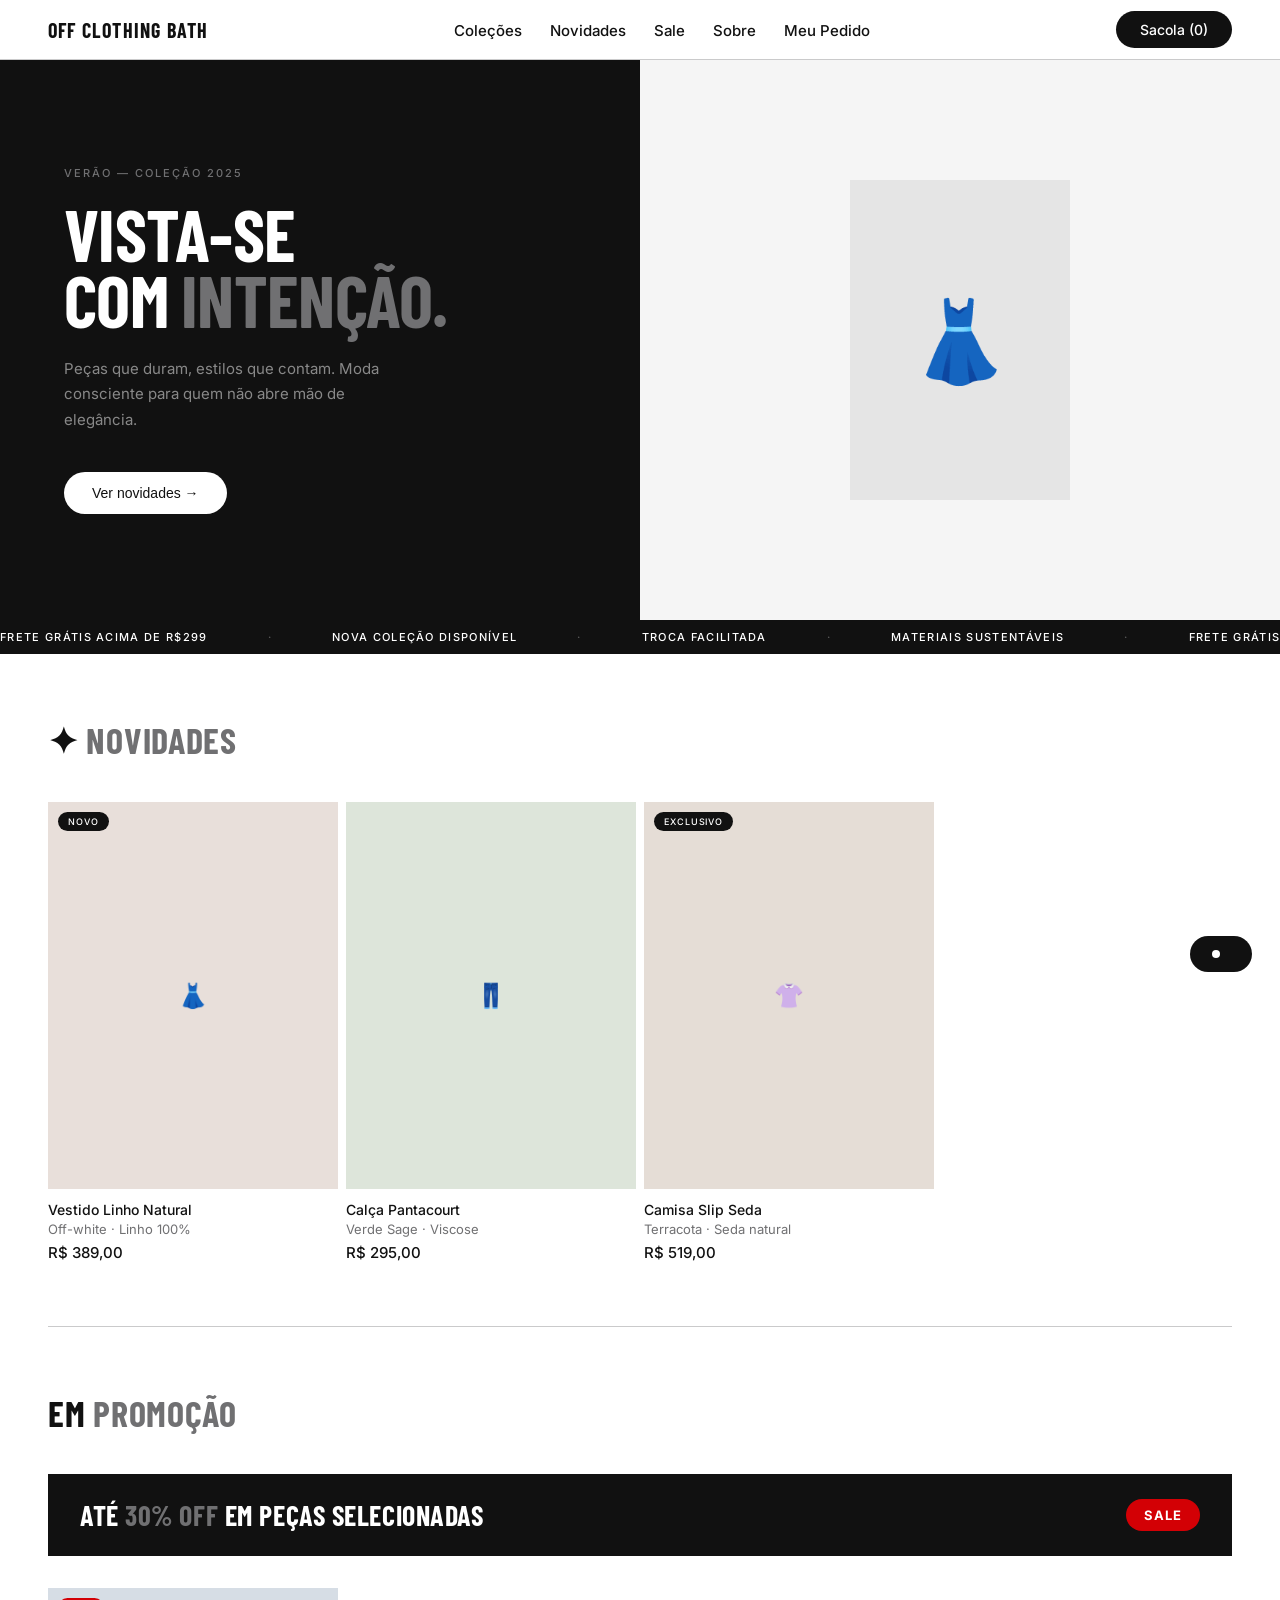
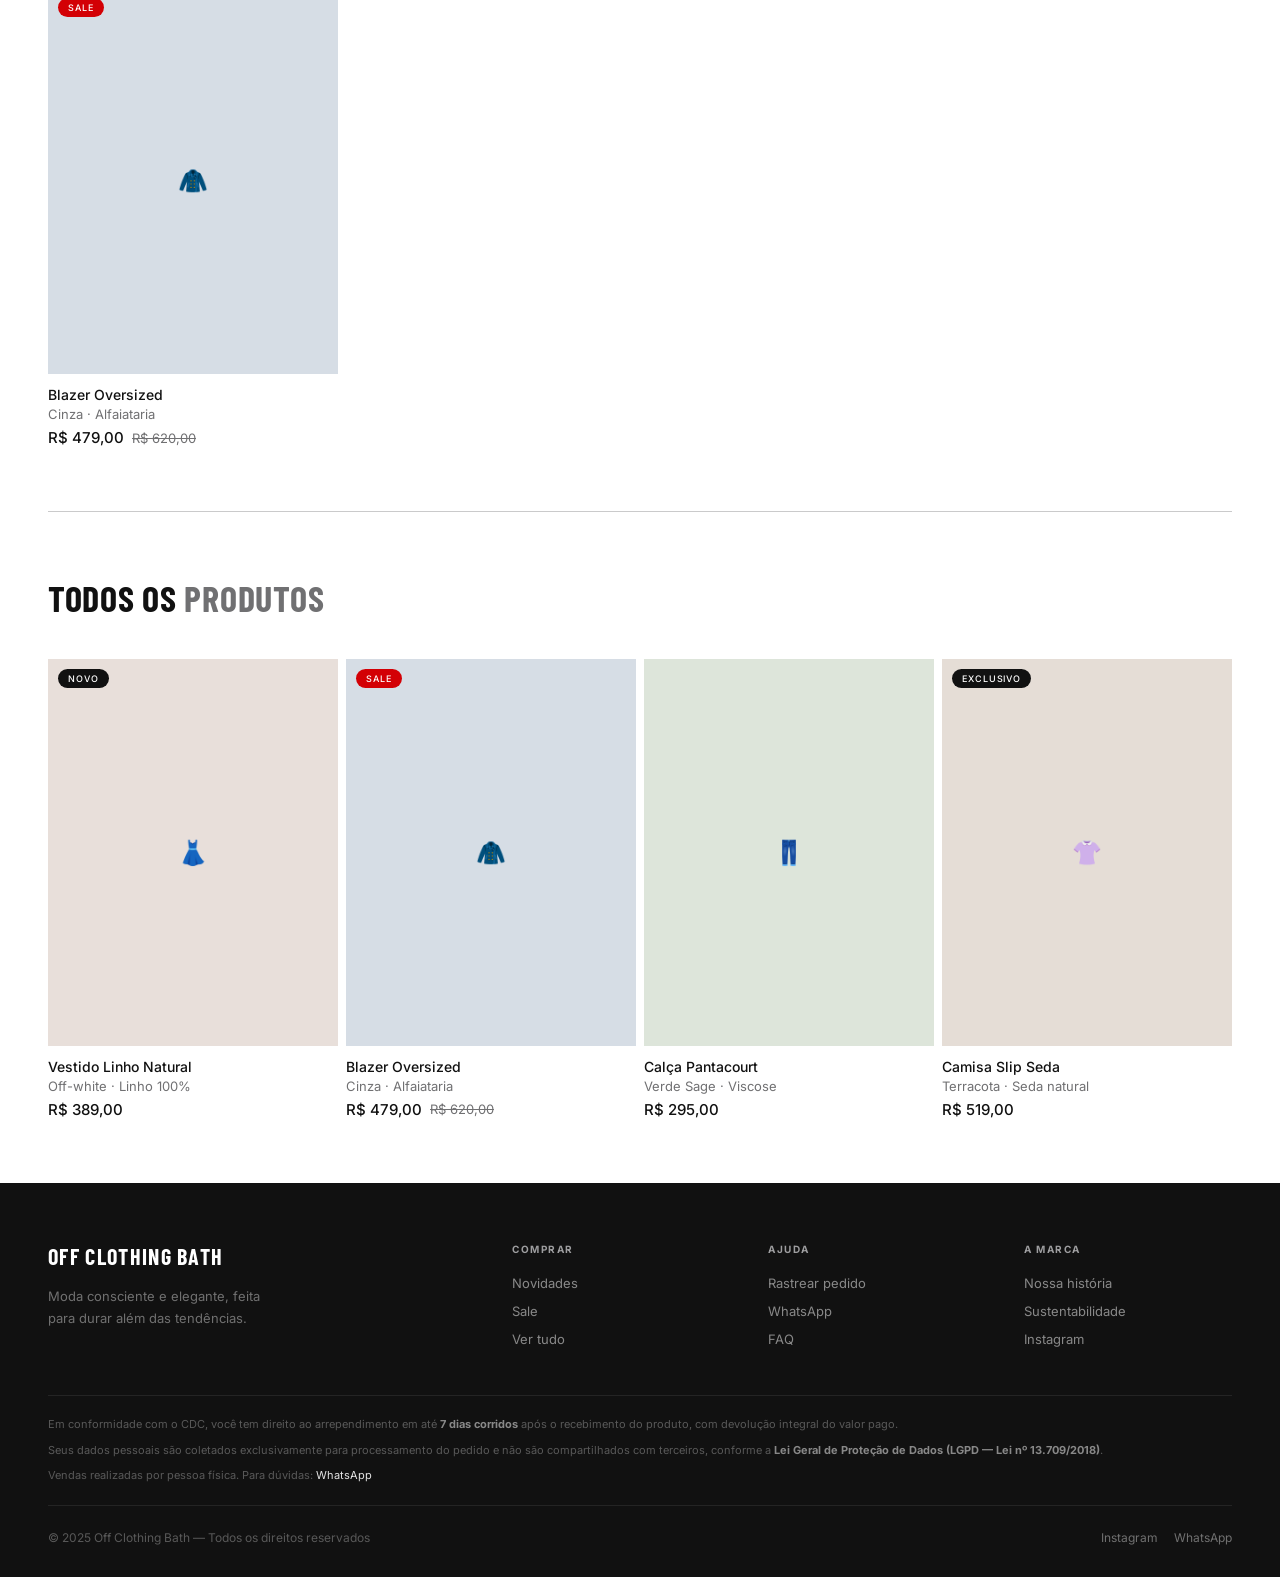
==== mobile.html @ a61afc01 "Update mobile.html" ====
<!DOCTYPE html>
<html lang="pt-BR">
<head>
  <meta charset="UTF-8">
  <meta name="viewport" content="width=device-width, initial-scale=1.0">
  <title>Off Clothing Bath</title>
  <link rel="preconnect" href="https://fonts.googleapis.com">
  <link href="https://fonts.googleapis.com/css2?family=Barlow+Condensed:wght@400;600;700&family=Inter:wght@300;400;500;600&display=swap" rel="stylesheet">
  <style>
    :root {
      --bg: #F7F4F1;
      --white: #FFFFFF;
      --text: #111111;
      --text-off: #888;
      --border: #E0DAD4;
      --header-h: 56px;
    }
    * { margin: 0; padding: 0; box-sizing: border-box; -webkit-tap-highlight-color: transparent; }
    body { font-family: 'Inter', sans-serif; background: var(--bg); color: var(--text); min-height: 100dvh; overscroll-behavior: none; }

    /* HEADER */
    .header { position: fixed; top: 0; left: 0; right: 0; height: var(--header-h); background: var(--bg); border-bottom: 1px solid var(--border); display: grid; grid-template-columns: 1fr auto 1fr; align-items: center; padding: 0 16px; z-index: 100; }
    .header-logo { font-family: 'Barlow Condensed', sans-serif; font-weight: 700; font-size: 15px; letter-spacing: .18em; text-transform: uppercase; text-align: center; color: var(--text); white-space: nowrap; }
    .header-btn { background: none; border: none; cursor: pointer; padding: 8px; color: var(--text); display: flex; align-items: center; justify-content: center; position: relative; }
    .header-right { display: flex; justify-content: flex-end; }
    .cart-count { position: absolute; top: 4px; right: 4px; width: 16px; height: 16px; background: var(--text); color: #fff; border-radius: 50%; font-size: 9px; font-weight: 600; display: none; align-items: center; justify-content: center; }

    /* SCREENS */
    .screen { display: none; padding-top: var(--header-h); min-height: 100dvh; }
    .screen.active { display: block; }

    /* SECTIONS */
    .section { padding: 28px 0 4px; scroll-margin-top: var(--header-h); }
    .section-header { display: flex; align-items: baseline; justify-content: space-between; padding: 0 20px 14px; }
    .section-title { font-family: 'Barlow Condensed', sans-serif; font-size: 21px; font-weight: 700; letter-spacing: .06em; text-transform: uppercase; }
    .section-count { font-size: 11px; color: var(--text-off); letter-spacing: .04em; }

    /* CAROUSEL */
    .carousel { display: flex; gap: 12px; overflow-x: scroll; scroll-snap-type: x mandatory; padding: 0 20px 24px; scrollbar-width: none; -webkit-overflow-scrolling: touch; }
    .carousel::-webkit-scrollbar { display: none; }

    /* PRODUCT CARD */
    .product-card { flex: 0 0 72vw; scroll-snap-align: start; cursor: pointer; background: var(--white); border-radius: 14px; overflow: hidden; border: 1px solid var(--border); transition: transform .15s; -webkit-user-select: none; user-select: none; }
    .product-card:active { transform: scale(.97); }
    .card-image-wrap { position: relative; width: 100%; aspect-ratio: 4/5; background: #EDE8E3; overflow: hidden; }
    .card-image-wrap img { width: 100%; height: 100%; object-fit: cover; display: block; }
    .card-placeholder { width: 100%; height: 100%; display: flex; align-items: center; justify-content: center; font-size: 52px; }
    .card-tag { position: absolute; top: 10px; left: 10px; background: var(--text); color: #fff; font-size: 10px; font-weight: 600; letter-spacing: .08em; padding: 3px 9px; border-radius: 30px; text-transform: uppercase; }
    .card-sold-overlay { position: absolute; inset: 0; background: rgba(247,244,241,.75); display: flex; align-items: center; justify-content: center; font-size: 11px; font-weight: 600; letter-spacing: .12em; text-transform: uppercase; }
    .card-body { padding: 12px 14px 16px; }
    .card-name { font-weight: 600; font-size: 13px; line-height: 1.3; margin-bottom: 2px; }
    .card-subtitle { font-size: 11px; color: var(--text-off); margin-bottom: 10px; }
    .card-price-row { display: flex; align-items: baseline; gap: 7px; }
    .card-price { font-family: 'Barlow Condensed', sans-serif; font-size: 19px; font-weight: 700; }
    .card-old-price { font-size: 12px; color: var(--text-off); text-decoration: line-through; }

    /* PRODUCT DETAIL */
    .detail-back-bar { position: fixed; top: 0; left: 0; right: 0; height: var(--header-h); display: flex; align-items: center; padding: 0 16px; z-index: 100; pointer-events: none; }
    .detail-back-btn { pointer-events: all; background: rgba(247,244,241,.88); backdrop-filter: blur(10px); -webkit-backdrop-filter: blur(10px); border: 1px solid var(--border); border-radius: 30px; padding: 7px 16px; font-size: 13px; font-weight: 500; cursor: pointer; display: flex; align-items: center; gap: 6px; color: var(--text); }
    .detail-image-area { width: 100%; aspect-ratio: 4/5; background: #EDE8E3; overflow: hidden; }
    .detail-image-area img { width: 100%; height: 100%; object-fit: cover; display: block; transition: opacity .2s; }
    .detail-placeholder { width: 100%; height: 100%; display: flex; align-items: center; justify-content: center; font-size: 72px; }
    .detail-dots { display: flex; justify-content: center; gap: 6px; padding: 14px 0 0; }
    .detail-dot { width: 6px; height: 6px; border-radius: 50%; background: var(--border); transition: background .2s; cursor: pointer; }
    .detail-dot.active { background: var(--text); }
    .detail-body { padding: 22px 20px 40px; }
    .detail-tag { display: inline-block; background: var(--text); color: #fff; font-size: 10px; font-weight: 600; letter-spacing: .08em; padding: 3px 10px; border-radius: 30px; text-transform: uppercase; margin-bottom: 14px; }
    .detail-name { font-family: 'Barlow Condensed', sans-serif; font-size: 30px; font-weight: 700; letter-spacing: .02em; line-height: 1.05; margin-bottom: 4px; }
    .detail-subtitle { font-size: 13px; color: var(--text-off); margin-bottom: 18px; }
    .detail-price-row { display: flex; align-items: baseline; gap: 10px; margin-bottom: 28px; }
    .detail-price { font-family: 'Barlow Condensed', sans-serif; font-size: 34px; font-weight: 700; }
    .detail-old-price { font-size: 16px; color: var(--text-off); text-decoration: line-through; }
    .detail-label { font-size: 11px; font-weight: 600; letter-spacing: .1em; text-transform: uppercase; color: var(--text-off); margin-bottom: 6px; }
    .detail-size { font-size: 15px; font-weight: 500; letter-spacing: .04em; margin-bottom: 28px; }
    .detail-description { font-size: 14px; line-height: 1.65; color: #555; }
    .detail-cta { position: sticky; bottom: 0; background: var(--bg); border-top: 1px solid var(--border); padding: 14px 20px; padding-bottom: calc(14px + env(safe-area-inset-bottom)); }
    .btn-add { width: 100%; background: var(--text); color: #fff; border: none; border-radius: 30px; padding: 17px; font-size: 14px; font-weight: 600; letter-spacing: .07em; text-transform: uppercase; cursor: pointer; transition: opacity .15s; }
    .btn-add:active { opacity: .8; }
    .btn-add:disabled { background: #ccc; cursor: default; }

    /* DRAWER */
    .drawer-overlay { position: fixed; inset: 0; background: rgba(0,0,0,.38); z-index: 200; opacity: 0; pointer-events: none; transition: opacity .25s; }
    .drawer-overlay.open { opacity: 1; pointer-events: all; }
    .drawer { position: fixed; top: 0; left: 0; bottom: 0; width: 72vw; max-width: 290px; background: var(--white); z-index: 201; transform: translateX(-100%); transition: transform .28s cubic-bezier(.4,0,.2,1); display: flex; flex-direction: column; }
    .drawer.open { transform: translateX(0); }
    .drawer-top { padding: 44px 24px 20px; border-bottom: 1px solid var(--border); }
    .drawer-brand { font-family: 'Barlow Condensed', sans-serif; font-weight: 700; font-size: 13px; letter-spacing: .2em; text-transform: uppercase; color: var(--text-off); }
    .drawer-nav { flex: 1; padding: 8px 0; overflow-y: auto; }
    .drawer-item { display: flex; align-items: center; gap: 16px; padding: 15px 24px; font-size: 15px; font-weight: 500; cursor: pointer; color: var(--text); border: none; background: none; width: 100%; text-align: left; transition: background .1s; }
    .drawer-item:active { background: var(--bg); }
    .drawer-icon { font-size: 16px; width: 22px; text-align: center; color: var(--text-off); }
    .drawer-footer { padding: 16px 24px; padding-bottom: calc(16px + env(safe-area-inset-bottom)); border-top: 1px solid var(--border); }
    .drawer-admin-btn { display: flex; align-items: center; gap: 12px; font-size: 12px; color: var(--text-off); cursor: pointer; background: none; border: none; width: 100%; text-align: left; padding: 6px 0; }

    /* SKELETON */
    .skeleton-card { flex: 0 0 72vw; border-radius: 14px; overflow: hidden; border: 1px solid var(--border); background: var(--white); }
    .skeleton { background: linear-gradient(90deg, #EDE8E3 25%, #E4DDD8 50%, #EDE8E3 75%); background-size: 200% 100%; animation: shimmer 1.4s infinite; }
    @keyframes shimmer { 0% { background-position: 200% 0; } 100% { background-position: -200% 0; } }
    .skeleton-img { width: 100%; aspect-ratio: 4/5; }
    .skeleton-lines { padding: 12px 14px 16px; display: flex; flex-direction: column; gap: 7px; }
    .skeleton-line { height: 11px; border-radius: 4px; }

    /* TOAST */
    .toast { position: fixed; bottom: 28px; left: 50%; transform: translateX(-50%) translateY(70px); background: var(--text); color: #fff; padding: 10px 20px; border-radius: 30px; font-size: 13px; font-weight: 500; z-index: 500; transition: transform .28s cubic-bezier(.4,0,.2,1); white-space: nowrap; max-width: 90vw; overflow: hidden; text-overflow: ellipsis; }
    .toast.show { transform: translateX(-50%) translateY(0); }

    .empty { padding: 48px 24px; text-align: center; color: var(--text-off); font-size: 14px; width: 100%; }

    /* HERO */
    .hero {
      background: #111;
      display: flex;
      flex-direction: column;
      justify-content: flex-end;
      padding: 32px 28px 36px;
      position: relative;
      overflow: hidden;
    }
    .hero-visual {
      position: absolute;
      inset: 0;
      display: flex;
      align-items: center;
      justify-content: center;
      font-size: 120px;
      opacity: .10;
      pointer-events: none;
      user-select: none;
    }
    .hero-eyebrow {
      font-size: 10px;
      letter-spacing: .2em;
      text-transform: uppercase;
      color: rgba(255,255,255,.45);
      font-weight: 500;
      margin-bottom: 16px;
    }
    .hero-title {
      font-family: 'Barlow Condensed', sans-serif;
      font-size: 48px;
      line-height: .92;
      color: #fff;
      text-transform: uppercase;
      font-weight: 700;
      letter-spacing: -.01em;
      margin-bottom: 16px;
    }
    .hero-title em { color: rgba(255,255,255,.4); font-style: normal; }
    .hero-sub {
      font-size: 12px;
      color: rgba(255,255,255,.45);
      line-height: 1.65;
      margin-bottom: 28px;
      max-width: 260px;
    }
    .hero-btn {
      display: inline-flex;
      align-items: center;
      gap: 8px;
      background: #fff;
      color: #111;
      border: none;
      border-radius: 30px;
      padding: 12px 22px;
      font-size: 12px;
      font-weight: 600;
      letter-spacing: .06em;
      text-transform: uppercase;
      cursor: pointer;
      width: fit-content;
      transition: opacity .15s;
    }
    .hero-btn:active { opacity: .8; }
    /* ORDERS */
    .orders-body { padding: 28px 20px 60px; }
    .orders-title { font-family: 'Barlow Condensed', sans-serif; font-size: 26px; font-weight: 700; letter-spacing: .04em; text-transform: uppercase; margin-bottom: 6px; }
    .orders-sub { font-size: 13px; color: var(--text-off); margin-bottom: 24px; line-height: 1.5; }
    .search-order-box { background: var(--white); border: 1px solid var(--border); border-radius: 14px; padding: 20px; margin-bottom: 24px; }
    .search-order-label { font-size: 12px; color: var(--text-off); margin-bottom: 12px; letter-spacing: .02em; }
    .search-order-row { display: flex; gap: 8px; }
    .search-order-row input { flex: 1; border: 1px solid var(--border); border-radius: 10px; padding: 11px 14px; font-size: 14px; font-family: inherit; background: var(--bg); color: var(--text); outline: none; }
    .search-order-row input:focus { border-color: var(--text); }
    .search-order-row button { background: var(--text); color: #fff; border: none; border-radius: 10px; padding: 11px 18px; font-size: 13px; font-weight: 600; cursor: pointer; white-space: nowrap; }
    .order-meta { background: var(--white); border: 1px solid var(--border); border-radius: 14px; padding: 16px 20px; margin-bottom: 20px; }
    .om-row { display: flex; justify-content: space-between; align-items: baseline; padding: 8px 0; border-bottom: 1px solid var(--border); font-size: 13px; }
    .om-row:last-child { border-bottom: none; }
    .om-key { color: var(--text-off); }
    .om-val { font-weight: 600; text-align: right; max-width: 60%; }
    .progress-wrap { background: var(--white); border: 1px solid var(--border); border-radius: 14px; padding: 20px; margin-bottom: 20px; }
    .progress-title { font-size: 12px; font-weight: 600; letter-spacing: .1em; text-transform: uppercase; color: var(--text-off); margin-bottom: 20px; }
    .progress-step { display: flex; gap: 14px; }
    .step-line { display: flex; flex-direction: column; align-items: center; }
    .step-dot { width: 22px; height: 22px; border-radius: 50%; border: 2px solid var(--border); background: var(--bg); display: flex; align-items: center; justify-content: center; font-size: 10px; flex-shrink: 0; }
    .step-dot.done { background: var(--text); border-color: var(--text); color: #fff; }
    .step-dot.active { background: var(--white); border-color: var(--text); color: var(--text); font-size: 8px; }
    .step-connector { width: 2px; flex: 1; background: var(--border); margin: 3px 0; min-height: 20px; }
    .step-connector.done { background: var(--text); }
    .step-content { padding-bottom: 20px; padding-top: 2px; }
    .step-label { font-size: 14px; font-weight: 500; }
    .step-label.active { font-weight: 700; }
    .step-label.done { color: var(--text-off); }
    .step-date { font-size: 11px; color: var(--text-off); margin-top: 2px; }
    .order-items-wrap { background: var(--white); border: 1px solid var(--border); border-radius: 14px; padding: 16px 20px; margin-bottom: 20px; }
    .order-items-wrap h3 { font-size: 13px; font-weight: 600; letter-spacing: .06em; text-transform: uppercase; margin-bottom: 14px; color: var(--text-off); }
    .oi-item { display: flex; justify-content: space-between; align-items: baseline; padding: 8px 0; border-bottom: 1px solid var(--border); font-size: 13px; }
    .oi-item:last-child { border-bottom: none; }
    .oi-name { font-weight: 500; }
    .oi-qty { color: var(--text-off); font-size: 12px; }
    .order-error { color: #A32D2D; font-size: 14px; margin-top: 12px; }

    /* CHECKOUT SCREEN */
    .checkout-body { padding: 20px 20px 100px; }
    .checkout-title { font-family: 'Barlow Condensed', sans-serif; font-size: 26px; font-weight: 700; letter-spacing: .04em; text-transform: uppercase; margin-bottom: 24px; }
    .checkout-section { background: var(--white); border: 1px solid var(--border); border-radius: 14px; padding: 20px; margin-bottom: 16px; }
    .checkout-section h3 { font-size: 12px; font-weight: 600; letter-spacing: .1em; text-transform: uppercase; color: var(--text-off); margin-bottom: 16px; }
    .field { margin-bottom: 14px; }
    .field:last-child { margin-bottom: 0; }
    .field label { display: block; font-size: 11px; font-weight: 600; letter-spacing: .06em; text-transform: uppercase; color: var(--text-off); margin-bottom: 6px; }
    .field input, .field select { width: 100%; border: 1px solid var(--border); border-radius: 10px; padding: 12px 14px; font-size: 14px; font-family: inherit; background: var(--bg); color: var(--text); outline: none; -webkit-appearance: none; appearance: none; }
    .field input:focus { border-color: var(--text); }
    .field-row { display: grid; grid-template-columns: 1fr 1fr; gap: 10px; }
    .field-row-3 { display: grid; grid-template-columns: 2fr 1fr; gap: 10px; }
    .field-msg { font-size: 11px; margin-top: 4px; }
    .cep-wrap { position: relative; }
    .cep-loader { position: absolute; right: 12px; top: 50%; transform: translateY(-50%); width: 14px; height: 14px; border: 2px solid var(--border); border-top-color: var(--text); border-radius: 50%; display: none; animation: spin .6s linear infinite; }
    .cep-loader.active { display: block; }
    @keyframes spin { to { transform: translateY(-50%) rotate(360deg); } }
    .pay-methods { display: flex; gap: 8px; margin-bottom: 16px; }
    .pay-method { flex: 1; text-align: center; padding: 10px; border: 1.5px solid var(--border); border-radius: 10px; font-size: 13px; font-weight: 500; cursor: pointer; transition: all .15s; }
    .pay-method.active { border-color: var(--text); background: var(--text); color: #fff; }
    .pay-info { font-size: 12px; color: var(--text-off); line-height: 1.6; }
    .pay-info strong { color: #27500A; }
    .card-icons { display: flex; gap: 6px; margin-bottom: 10px; }
    .card-icon { font-size: 10px; font-weight: 700; border: 1px solid var(--border); border-radius: 4px; padding: 2px 6px; color: var(--text-off); }
    .os-item { display: flex; justify-content: space-between; align-items: center; padding: 8px 0; border-bottom: 1px solid var(--border); font-size: 13px; }
    .os-item:last-child { border-bottom: none; }
    .os-name { font-weight: 500; }
    .os-qty { font-size: 11px; color: var(--text-off); }
    .os-price { font-weight: 600; }
    .os-row { display: flex; justify-content: space-between; font-size: 13px; color: var(--text-off); padding: 4px 0; }
    .os-row.disc { color: #27500A; }
    .os-total { display: flex; justify-content: space-between; font-size: 17px; font-weight: 700; padding: 12px 0 0; margin-top: 8px; border-top: 1px solid var(--border); }
    .coupon-row { display: flex; gap: 8px; margin: 14px 0 0; }
    .coupon-row input { flex: 1; border: 1px solid var(--border); border-radius: 10px; padding: 10px 14px; font-size: 13px; font-family: inherit; background: var(--bg); outline: none; }
    .coupon-row input:focus { border-color: var(--text); }
    .coupon-row button { background: var(--bg); color: var(--text); border: 1px solid var(--border); border-radius: 10px; padding: 10px 16px; font-size: 12px; font-weight: 600; cursor: pointer; white-space: nowrap; }
    .checkout-cta { position: fixed; bottom: 0; left: 0; right: 0; background: var(--bg); border-top: 1px solid var(--border); padding: 14px 20px; padding-bottom: calc(14px + env(safe-area-inset-bottom)); z-index: 50; }
    .btn-place { width: 100%; background: var(--text); color: #fff; border: none; border-radius: 30px; padding: 17px; font-size: 14px; font-weight: 600; letter-spacing: .07em; text-transform: uppercase; cursor: pointer; }
    .btn-place:disabled { background: #ccc; cursor: default; }
    .secure-note { font-size: 11px; color: var(--text-off); text-align: center; margin-top: 8px; }

    /* LOADING OVERLAY */
    .loading-overlay { display: none; position: fixed; inset: 0; z-index: 1000; background: rgba(17,17,17,.55); align-items: center; justify-content: center; }
    .loading-overlay.open { display: flex; }
    .loading-box { background: var(--white); border-radius: 16px; padding: 28px 32px; display: flex; flex-direction: column; align-items: center; gap: 14px; }
    .loading-spinner { width: 28px; height: 28px; border: 3px solid var(--border); border-top-color: var(--text); border-radius: 50%; animation: spin .7s linear infinite; }
    .loading-msg { font-size: 13px; font-weight: 500; color: var(--text); }

    /* CONFIRM MODAL */
    .confirm-overlay { display: none; position: fixed; inset: 0; z-index: 600; background: rgba(0,0,0,.45); align-items: flex-end; justify-content: center; }
    .confirm-overlay.open { display: flex; }
    .confirm-modal { background: var(--white); border-radius: 20px 20px 0 0; width: 100%; padding: 24px 20px; padding-bottom: calc(20px + env(safe-area-inset-bottom)); max-height: 85dvh; overflow-y: auto; }
    .confirm-modal h3 { font-family: 'Barlow Condensed', sans-serif; font-size: 22px; font-weight: 700; text-transform: uppercase; margin-bottom: 20px; }
    .confirm-section { margin-bottom: 16px; padding-bottom: 16px; border-bottom: 1px solid var(--border); }
    .confirm-section:last-of-type { border-bottom: none; }
    .confirm-label { font-size: 11px; font-weight: 600; letter-spacing: .08em; text-transform: uppercase; color: var(--text-off); margin-bottom: 6px; }
    .confirm-value { font-size: 13px; line-height: 1.6; }
    .confirm-item { display: flex; justify-content: space-between; font-size: 13px; padding: 4px 0; }
    .confirm-total-row { display: flex; justify-content: space-between; font-size: 15px; font-weight: 700; margin-top: 10px; padding-top: 10px; border-top: 1px solid var(--border); }
    .confirm-actions { display: flex; gap: 10px; margin-top: 20px; }
    .btn-cancel-confirm { flex: 1; background: none; border: 1.5px solid var(--border); border-radius: 30px; padding: 14px; font-size: 13px; font-weight: 600; cursor: pointer; }
    .btn-confirm-pay { flex: 2; background: var(--text); color: #fff; border: none; border-radius: 30px; padding: 14px; font-size: 13px; font-weight: 600; cursor: pointer; }
    .btn-confirm-pay:disabled { background: #ccc; cursor: default; }

    /* STOCK ALERT */
    .stock-alert-overlay { display: none; position: fixed; inset: 0; z-index: 700; background: rgba(0,0,0,.5); align-items: center; justify-content: center; padding: 20px; }
    .stock-alert-overlay.open { display: flex; }
    .stock-alert-box { background: var(--white); border-radius: 16px; padding: 24px 20px; width: 100%; }
    .stock-alert-box h3 { font-size: 17px; font-weight: 700; margin-bottom: 12px; }
    .stock-alert-box p { font-size: 14px; color: var(--text-off); line-height: 1.6; margin-bottom: 12px; }
    .stock-alert-removed-item { font-size: 13px; color: #A32D2D; padding: 4px 0; }
    .stock-alert-actions { display: flex; flex-direction: column; gap: 8px; margin-top: 16px; }
    .btn-continue-cart { background: var(--text); color: #fff; border: none; border-radius: 30px; padding: 14px; font-size: 13px; font-weight: 600; cursor: pointer; }
    .btn-go-home { background: none; border: 1.5px solid var(--border); border-radius: 30px; padding: 14px; font-size: 13px; font-weight: 600; cursor: pointer; }

    /* CART BOTTOM SHEET */
    .cart-overlay { position: fixed; inset: 0; background: rgba(0,0,0,.38); z-index: 300; opacity: 0; pointer-events: none; transition: opacity .25s; }
    .cart-overlay.open { opacity: 1; pointer-events: all; }
    .cart-sheet { position: fixed; bottom: 0; left: 0; right: 0; background: var(--white); border-radius: 20px 20px 0 0; z-index: 301; transform: translateY(100%); transition: transform .3s cubic-bezier(.4,0,.2,1); display: flex; flex-direction: column; max-height: 85dvh; }
    .cart-sheet.open { transform: translateY(0); }
    .cart-handle { width: 36px; height: 4px; background: var(--border); border-radius: 2px; margin: 12px auto 4px; flex-shrink: 0; }
    .cart-hdr { display: flex; align-items: center; justify-content: space-between; padding: 12px 20px 14px; border-bottom: 1px solid var(--border); flex-shrink: 0; }
    .cart-hdr-title { font-family: 'Barlow Condensed', sans-serif; font-size: 20px; font-weight: 700; letter-spacing: .04em; text-transform: uppercase; }
    .cart-close-btn { background: none; border: none; font-size: 18px; cursor: pointer; color: var(--text-off); padding: 4px; line-height: 1; }
    .cart-items-list { flex: 1; overflow-y: auto; padding: 16px 20px; }
    .cart-empty-msg { text-align: center; color: var(--text-off); font-size: 14px; padding: 40px 0; }
    .cart-item { display: flex; gap: 12px; padding: 12px 0; border-bottom: 1px solid var(--border); }
    .cart-item:last-child { border-bottom: none; }
    .ci-img { width: 60px; height: 70px; border-radius: 8px; background: #EDE8E3; overflow: hidden; flex-shrink: 0; }
    .ci-img img { width: 100%; height: 100%; object-fit: cover; }
    .ci-img-ph { width: 100%; height: 100%; display: flex; align-items: center; justify-content: center; font-size: 24px; }
    .ci-info { flex: 1; }
    .ci-name { font-size: 13px; font-weight: 600; margin-bottom: 2px; }
    .ci-qty { font-size: 11px; color: var(--text-off); margin-bottom: 6px; }
    .ci-price { font-family: 'Barlow Condensed', sans-serif; font-size: 16px; font-weight: 700; }
    .ci-remove { background: none; border: none; color: var(--text-off); font-size: 16px; cursor: pointer; padding: 4px; align-self: flex-start; }
    .cart-footer-sheet { padding: 16px 20px; padding-bottom: calc(16px + env(safe-area-inset-bottom)); border-top: 1px solid var(--border); flex-shrink: 0; }
    .cart-totals { margin-bottom: 14px; }
    .cart-row { display: flex; justify-content: space-between; font-size: 13px; color: var(--text-off); margin-bottom: 6px; }
    .cart-total-row { display: flex; justify-content: space-between; font-size: 16px; font-weight: 700; margin-top: 10px; padding-top: 10px; border-top: 1px solid var(--border); }
    .btn-checkout { width: 100%; background: var(--text); color: #fff; border: none; border-radius: 30px; padding: 17px; font-size: 14px; font-weight: 600; letter-spacing: .07em; text-transform: uppercase; cursor: pointer; }
  </style>
</head>
<body>

<header class="header">
  <button class="header-btn" onclick="openDrawer()" aria-label="Menu">
    <svg width="22" height="22" viewBox="0 0 24 24" fill="none" stroke="currentColor" stroke-width="1.8" stroke-linecap="round">
      <line x1="3" y1="6" x2="21" y2="6"/>
      <line x1="3" y1="12" x2="21" y2="12"/>
      <line x1="3" y1="18" x2="21" y2="18"/>
    </svg>
  </button>
  <div class="header-logo" onclick="go('home')" style="cursor:pointer">Off Clothing Bath</div>
  <div class="header-right">
    <button class="header-btn" onclick="goToCart()" aria-label="Sacola">
      <svg width="22" height="22" viewBox="0 0 24 24" fill="none" stroke="currentColor" stroke-width="1.8" stroke-linecap="round" stroke-linejoin="round">
        <path d="M6 2L3 6v14a2 2 0 002 2h14a2 2 0 002-2V6l-3-4z"/>
        <line x1="3" y1="6" x2="21" y2="6"/>
        <path d="M16 10a4 4 0 01-8 0"/>
      </svg>
      <span class="cart-count" id="cart-count">0</span>
    </button>
  </div>
</header>

<!-- HOME -->
<div class="screen active" id="screen-home">

  <!-- HERO -->
  <div class="hero">
    <div class="hero-visual">&#128248;</div>
    <p class="hero-eyebrow">Ver&atilde;o &mdash; Cole&ccedil;&atilde;o 2025</p>
    <h1 class="hero-title">Vista-se<br>com <em>inten&ccedil;&atilde;o.</em></h1>
    <p class="hero-sub">Pe&ccedil;as que duram, estilos que contam. Moda consciente para quem n&atilde;o abre m&atilde;o de eleg&acirc;ncia.</p>
    <button class="hero-btn" onclick="jumpTo('carousel-new')">Ver novidades &rarr;</button>
  </div>

  <div class="section">
    <div class="section-header">
      <span class="section-title">Novidades</span>
      <span class="section-count" id="count-new"></span>
    </div>
    <div class="carousel" id="carousel-new">
      <div class="skeleton-card"><div class="skeleton skeleton-img"></div><div class="skeleton-lines"><div class="skeleton skeleton-line" style="width:65%"></div><div class="skeleton skeleton-line" style="width:42%"></div></div></div>
      <div class="skeleton-card"><div class="skeleton skeleton-img"></div><div class="skeleton-lines"><div class="skeleton skeleton-line" style="width:58%"></div><div class="skeleton skeleton-line" style="width:38%"></div></div></div>
    </div>
  </div>
  <div class="section">
    <div class="section-header">
      <span class="section-title">Em Promo&ccedil;&atilde;o</span>
      <span class="section-count" id="count-sale"></span>
    </div>
    <div class="carousel" id="carousel-sale">
      <div class="skeleton-card"><div class="skeleton skeleton-img"></div><div class="skeleton-lines"><div class="skeleton skeleton-line" style="width:65%"></div><div class="skeleton skeleton-line" style="width:42%"></div></div></div>
      <div class="skeleton-card"><div class="skeleton skeleton-img"></div><div class="skeleton-lines"><div class="skeleton skeleton-line" style="width:58%"></div><div class="skeleton skeleton-line" style="width:38%"></div></div></div>
    </div>
  </div>
  <div class="section">
    <div class="section-header">
      <span class="section-title">Todos</span>
      <span class="section-count" id="count-all"></span>
    </div>
    <div class="carousel" id="carousel-all">
      <div class="skeleton-card"><div class="skeleton skeleton-img"></div><div class="skeleton-lines"><div class="skeleton skeleton-line" style="width:65%"></div><div class="skeleton skeleton-line" style="width:42%"></div></div></div>
      <div class="skeleton-card"><div class="skeleton skeleton-img"></div><div class="skeleton-lines"><div class="skeleton skeleton-line" style="width:58%"></div><div class="skeleton skeleton-line" style="width:38%"></div></div></div>
    </div>
  </div>
  <div style="height:48px"></div>
</div>

<!-- PRODUCT DETAIL -->
<div class="screen" id="screen-detail">
  <div class="detail-image-area" id="detail-image-area"></div>
  <div class="detail-dots" id="detail-dots"></div>
  <div class="detail-body" id="detail-body"></div>
  <div class="detail-cta">
    <button class="btn-add" id="btn-add">Adicionar &agrave; sacola</button>
  </div>
</div>

<!-- ORDERS -->
<div class="screen" id="screen-orders">
  <div class="orders-body">
    <div class="orders-title">Meus Pedidos</div>
    <p class="orders-sub">Acompanhe seu pedido pelo n&uacute;mero recebido por e-mail.</p>
    <div class="search-order-box">
      <div class="search-order-label">N&uacute;mero do pedido</div>
      <div class="search-order-row">
        <input type="text" id="order-search-input" placeholder="Ex: OCB250408-1234" autocomplete="off">
        <button onclick="searchOrder()">Buscar</button>
      </div>
    </div>
    <div id="order-status-content"></div>
  </div>
</div>

<!-- CART BOTTOM SHEET -->
<div class="cart-overlay" id="cart-overlay" onclick="closeCartOutside(event)">
  <div class="cart-sheet" id="cart-sheet">
    <div class="cart-handle"></div>
    <div class="cart-hdr">
      <span class="cart-hdr-title">Sacola</span>
      <button class="cart-close-btn" onclick="closeCart()">&#x2715;</button>
    </div>
    <div class="cart-items-list" id="cart-items-list"></div>
    <div class="cart-footer-sheet" id="cart-footer-sheet"></div>
  </div>
</div>

<!-- CHECKOUT -->
<div class="screen" id="screen-checkout">
  <div class="checkout-body">
    <div class="checkout-title">Finalizar pedido</div>

    <div class="checkout-section">
      <h3>Seus dados</h3>
      <div class="field"><label>Nome completo *</label><input type="text" id="c-name" placeholder="Maria Silva" autocomplete="name"></div>
      <div class="field-row">
        <div class="field"><label>E-mail *</label><input type="email" id="c-email" placeholder="maria@email.com" autocomplete="email"></div>
        <div class="field"><label>Telefone *</label><input type="tel" id="c-phone" placeholder="(11) 99999-9999" autocomplete="tel"></div>
      </div>
    </div>

    <div class="checkout-section">
      <h3>Endere&ccedil;o de entrega</h3>
      <div class="field" style="max-width:180px">
        <label>CEP *</label>
        <div class="cep-wrap">
          <input type="text" id="c-zip" placeholder="00000-000" maxlength="9" inputmode="numeric" autocomplete="postal-code" oninput="onCepInput(event)">
          <div class="cep-loader" id="cep-loader"></div>
        </div>
        <p class="field-msg" id="cep-msg"></p>
      </div>
      <div class="field"><label>Rua *</label><input type="text" id="c-street" placeholder="Av. Paulista" autocomplete="street-address"></div>
      <div class="field-row">
        <div class="field"><label>N&uacute;mero *</label><input type="text" id="c-number" placeholder="123" inputmode="numeric"></div>
        <div class="field"><label>Complemento</label><input type="text" id="c-complement" placeholder="Apto 42"></div>
      </div>
      <div class="field-row">
        <div class="field"><label>Bairro</label><input type="text" id="c-neighborhood" placeholder="Centro"></div>
        <div class="field"><label>Cidade *</label><input type="text" id="c-city" placeholder="S&atilde;o Paulo" autocomplete="address-level2"></div>
      </div>
      <div class="field" style="max-width:100px"><label>Estado</label><input type="text" id="c-state" placeholder="SP" maxlength="2" style="text-transform:uppercase" autocomplete="address-level1"></div>
    </div>

    <div class="checkout-section">
      <h3>Forma de pagamento</h3>
      <div class="pay-methods">
        <div class="pay-method active" id="pm-card" onclick="setPayMethod('card')">Cart&atilde;o</div>
        <div class="pay-method" id="pm-pix" onclick="setPayMethod('pix')">Pix</div>
      </div>
      <div id="pay-card-area">
        <div class="card-icons"><span class="card-icon">VISA</span><span class="card-icon">MC</span><span class="card-icon">ELO</span><span class="card-icon">AMEX</span></div>
        <p class="pay-info">Voc&ecirc; ser&aacute; redirecionado ao Mercado Pago para inserir os dados do cart&atilde;o com seguran&ccedil;a.</p>
      </div>
      <div id="pay-pix-area" style="display:none">
        <p class="pay-info">Ap&oacute;s confirmar, voc&ecirc; receber&aacute; um QR Code Pix v&aacute;lido por 30 minutos.<br><br><strong>5% de desconto</strong> para pagamentos via Pix!</p>
      </div>
    </div>

    <div class="checkout-section">
      <h3>Resumo do pedido</h3>
      <div id="os-items"></div>
      <div class="coupon-row">
        <input type="text" id="coupon-input" placeholder="Cupom de desconto">
        <button onclick="applyCoupon()">Aplicar</button>
      </div>
      <div id="os-totals"></div>
    </div>
  </div>

  <div class="checkout-cta">
    <button class="btn-place" id="btn-place" onclick="placeOrder()"><span id="btn-place-text">Confirmar e pagar</span></button>
    <p class="secure-note">&#128274; Pagamento processado pelo Mercado Pago</p>
  </div>
</div>

<!-- LOADING -->
<div class="loading-overlay" id="loading-overlay">
  <div class="loading-box">
    <div class="loading-spinner"></div>
    <div class="loading-msg" id="loading-msg">Processando...</div>
  </div>
</div>

<!-- CONFIRM MODAL -->
<div class="confirm-overlay" id="confirm-overlay" onclick="closeConfirmModal(event)">
  <div class="confirm-modal">
    <h3>Confirmar pedido</h3>
    <div class="confirm-section">
      <div class="confirm-label">Itens do pedido</div>
      <div id="confirm-items"></div>
      <div class="confirm-total-row"><span>Total</span><span id="confirm-total"></span></div>
    </div>
    <div class="confirm-section">
      <div class="confirm-label">Seus dados</div>
      <div id="confirm-personal" class="confirm-value"></div>
    </div>
    <div class="confirm-section">
      <div class="confirm-label">Endere&ccedil;o de entrega</div>
      <div id="confirm-address" class="confirm-value"></div>
    </div>
    <div class="confirm-section">
      <div class="confirm-label">Forma de pagamento</div>
      <div id="confirm-payment" class="confirm-value"></div>
    </div>
    <div class="confirm-actions">
      <button class="btn-cancel-confirm" onclick="closeConfirmModal()">Editar dados</button>
      <button class="btn-confirm-pay" id="btn-confirm-pay" onclick="submitOrder()">Confirmar e pagar</button>
    </div>
  </div>
</div>

<!-- STOCK ALERT -->
<div class="stock-alert-overlay" id="stock-alert-overlay">
  <div class="stock-alert-box">
    <h3>Produto esgotado</h3>
    <p id="stock-alert-msg"></p>
    <div id="stock-alert-removed"></div>
    <div class="stock-alert-actions" id="stock-alert-actions"></div>
  </div>
</div>

<!-- DRAWER -->
<div class="drawer-overlay" id="drawer-overlay" onclick="closeDrawer()"></div>
<div class="drawer" id="drawer">
  <div class="drawer-top"><div class="drawer-brand">Off Clothing Bath</div></div>
  <nav class="drawer-nav">
    <button class="drawer-item" onclick="jumpTo('carousel-new')"><span class="drawer-icon">&#10022;</span> Novidades</button>
    <button class="drawer-item" onclick="jumpTo('carousel-sale')"><span class="drawer-icon">%</span> Em Promo&ccedil;&atilde;o</button>
    <button class="drawer-item" onclick="jumpTo('carousel-all')"><span class="drawer-icon">&#9632;</span> Todos os Produtos</button>
    <button class="drawer-item" onclick="go('orders')"><span class="drawer-icon">&#9203;</span> Meus Pedidos</button>
  </nav>
  <div class="drawer-footer">
    <button class="drawer-admin-btn" onclick="closeDrawer();showToast('Admin disponivel na versao completa')">
      <svg width="14" height="14" viewBox="0 0 24 24" fill="none" stroke="currentColor" stroke-width="2" stroke-linecap="round" stroke-linejoin="round"><circle cx="12" cy="12" r="3"/><path d="M19.07 4.93a10 10 0 010 14.14M4.93 4.93a10 10 0 000 14.14"/></svg>
      &Aacute;rea Admin
    </button>
  </div>
</div>

<div class="toast" id="toast"></div>

<script>
if (window.innerWidth >= 768) {
  location.replace('index.html' + location.search + location.hash);
}

var API = 'https://clothing-site-production.up.railway.app';
var products = [], cart = [], current = 'home';
var currentProduct = null, imgIndex = 0;

var ORDER_STEPS = [
  { key: 'received',    label: 'Pedido recebido' },
  { key: 'confirmed',   label: 'Pagamento confirmado' },
  { key: 'dispatched',  label: 'Despachado' },
  { key: 'in_transit',  label: 'Em tr\u00e2nsito' },
  { key: 'delivered',   label: 'Entregue' }
];

// \u2500\u2500 UTILS \u2500\u2500\u2500\u2500\u2500\u2500\u2500\u2500\u2500\u2500\u2500\u2500\u2500\u2500\u2500\u2500\u2500\u2500\u2500\u2500\u2500\u2500\u2500\u2500\u2500\u2500\u2500\u2500\u2500\u2500\u2500\u2500\u2500\u2500\u2500\u2500\u2500\u2500\u2500\u2500\u2500\u2500\u2500\u2500\u2500\u2500\u2500\u2500\u2500\u2500\u2500\u2500\u2500\u2500\u2500\u2500\u2500\u2500
function fmt(n) { return 'R$ ' + Number(n).toFixed(2).replace('.', ','); }
function esc(s) { return String(s).replace(/&/g,'&amp;').replace(/</g,'&lt;').replace(/>/g,'&gt;').replace(/"/g,'&quot;'); }
function firstImage(p) {
  if (!p.images) return null;
  var list = p.images.split('\n').map(function(s){ return s.trim(); }).filter(Boolean);
  return list[0] || null;
}

// \u2500\u2500 NAVIGATION (hash-based) \u2500\u2500\u2500\u2500\u2500\u2500\u2500\u2500\u2500\u2500\u2500\u2500\u2500\u2500\u2500\u2500\u2500\u2500\u2500\u2500\u2500\u2500\u2500\u2500\u2500\u2500\u2500\u2500\u2500\u2500\u2500\u2500\u2500\u2500\u2500\u2500\u2500\u2500\u2500\u2500
function go(screen, hashOverride) {
  closeDrawer();
  var screens = document.querySelectorAll('.screen');
  for (var i = 0; i < screens.length; i++) { screens[i].classList.remove('active'); }
  document.getElementById('screen-' + screen).classList.add('active');
  current = screen;
  location.hash = hashOverride || screen;
  window.scrollTo(0, 0);
}

function goBack() {
  location.hash = 'home';
  go('home');
}

function restoreFromHash() {
  var hash = location.hash.replace('#', '');
  if (!hash || hash === 'home') return;
  if (hash === 'orders')   { go('orders');   return; }
  if (hash === 'checkout') { go('checkout'); renderOrderSummary(); return; }
  if (hash.indexOf('product-') === 0) {
    var id = parseInt(hash.replace('product-', ''), 10);
    if (id) { openProduct(id, true); }
    return;
  }
}

window.addEventListener('popstate', function() {
  var hash = location.hash.replace('#', '');
  if (!hash || hash === 'home') { go('home'); return; }
  if (hash === 'orders')   { go('orders');   return; }
  if (hash === 'checkout') { go('checkout'); renderOrderSummary(); return; }
  if (hash.indexOf('product-') === 0) {
    var id = parseInt(hash.replace('product-', ''), 10);
    if (id) openProduct(id, true);
  }
});

function jumpTo(carouselId) {
  closeDrawer();
  if (current !== 'home') {
    go('home');
    setTimeout(function() { scrollToSection(carouselId); }, 80);
  } else {
    scrollToSection(carouselId);
  }
}

function scrollToSection(id) {
  var el = document.getElementById(id);
  if (el) { el.closest('.section').scrollIntoView({ behavior: 'smooth', block: 'start' }); }
}

// \u2500\u2500 DATA \u2500\u2500\u2500\u2500\u2500\u2500\u2500\u2500\u2500\u2500\u2500\u2500\u2500\u2500\u2500\u2500\u2500\u2500\u2500\u2500\u2500\u2500\u2500\u2500\u2500\u2500\u2500\u2500\u2500\u2500\u2500\u2500\u2500\u2500\u2500\u2500\u2500\u2500\u2500\u2500\u2500\u2500\u2500\u2500\u2500\u2500\u2500\u2500\u2500\u2500\u2500\u2500\u2500\u2500\u2500\u2500\u2500\u2500
function fetchProducts() {
  fetch(API + '/api/products')
    .then(function(r) { return r.json(); })
    .then(function(data) {
      products = data.filter(function(p) { return p.active !== false; });
      renderAll();
      checkReturnFromMP();
      restoreFromHash();
    })
    .catch(function() { showToast('Erro ao carregar produtos'); });
}

// \u2500\u2500 RENDER CAROUSELS \u2500\u2500\u2500\u2500\u2500\u2500\u2500\u2500\u2500\u2500\u2500\u2500\u2500\u2500\u2500\u2500\u2500\u2500\u2500\u2500\u2500\u2500\u2500\u2500\u2500\u2500\u2500\u2500\u2500\u2500\u2500\u2500\u2500\u2500\u2500\u2500\u2500\u2500\u2500\u2500\u2500\u2500\u2500\u2500\u2500\u2500
function renderAll() {
  var news  = products.filter(function(p) { return p.is_new; });
  var sales = products.filter(function(p) { return p.is_sale; });
  render('carousel-new',  news,     'count-new');
  render('carousel-sale', sales,    'count-sale');
  render('carousel-all',  products, 'count-all');
}

function render(cid, items, countId) {
  var el = document.getElementById(cid);
  var n  = items.length;
  document.getElementById(countId).textContent = n ? n + (n === 1 ? ' item' : ' itens') : '';
  if (!n) { el.innerHTML = '<div class="empty">Nenhum produto</div>'; return; }
  el.innerHTML = items.map(cardHTML).join('');
}

function cardHTML(p) {
  var img   = firstImage(p);
  var imgEl = img
    ? '<img src="' + esc(img) + '" alt="' + esc(p.name) + '" loading="lazy">'
    : '<div class="card-placeholder">' + (p.emoji || '&#128248;') + '</div>';
  var tag  = p.tag  ? '<span class="card-tag">' + esc(p.tag) + '</span>' : '';
  var sold = p.stock === 0 ? '<div class="card-sold-overlay">Esgotado</div>' : '';
  var oldP = p.old_price ? '<span class="card-old-price">' + fmt(p.old_price) + '</span>' : '';
  return '<div class="product-card" onclick="openProduct(' + p.id + ')">'
    + '<div class="card-image-wrap">' + imgEl + tag + sold + '</div>'
    + '<div class="card-body">'
    + '<div class="card-name">' + esc(p.name) + '</div>'
    + '<div class="card-subtitle">' + esc(p.subtitle || '') + '</div>'
    + '<div class="card-price-row"><span class="card-price">' + fmt(p.price) + '</span>' + oldP + '</div>'
    + '</div></div>';
}

// \u2500\u2500 PRODUCT DETAIL \u2500\u2500\u2500\u2500\u2500\u2500\u2500\u2500\u2500\u2500\u2500\u2500\u2500\u2500\u2500\u2500\u2500\u2500\u2500\u2500\u2500\u2500\u2500\u2500\u2500\u2500\u2500\u2500\u2500\u2500\u2500\u2500\u2500\u2500\u2500\u2500\u2500\u2500\u2500\u2500\u2500\u2500\u2500\u2500\u2500\u2500\u2500\u2500
function openProduct(id, fromHash) {
  currentProduct = null;
  for (var i = 0; i < products.length; i++) { if (products[i].id === id) { currentProduct = products[i]; break; } }
  if (!currentProduct) return;
  var p = currentProduct;
  var imgs = p.images ? p.images.split('\n').map(function(s){ return s.trim(); }).filter(Boolean) : [];
  imgIndex = 0;

  var area = document.getElementById('detail-image-area');
  area.innerHTML = imgs.length
    ? '<img id="detail-img" src="' + esc(imgs[0]) + '" alt="' + esc(p.name) + '">'
    : '<div class="detail-placeholder">' + (p.emoji || '&#128248;') + '</div>';

  var dotsEl = document.getElementById('detail-dots');
  if (imgs.length > 1) {
    var dotHTML = '';
    for (var d = 0; d < imgs.length; d++) {
      dotHTML += '<div class="detail-dot' + (d===0?' active':'') + '" onclick="switchImg(' + d + ')"></div>';
    }
    dotsEl.innerHTML = dotHTML;
    dotsEl.style.display = 'flex';
    var sx = 0;
    area.addEventListener('touchstart', function(e) { sx = e.touches[0].clientX; }, { passive: true });
    area.addEventListener('touchend', function(e) {
      var dx = e.changedTouches[0].clientX - sx;
      if (Math.abs(dx) < 40) return;
      if (dx < 0 && imgIndex < imgs.length - 1) switchImg(imgIndex + 1);
      if (dx > 0 && imgIndex > 0)               switchImg(imgIndex - 1);
    }, { passive: true });
  } else {
    dotsEl.style.display = 'none';
  }

  var tagHTML  = p.tag ? '<div class="detail-tag">' + esc(p.tag) + '</div>' : '';
  var oldPHTML = p.old_price ? '<span class="detail-old-price">' + fmt(p.old_price) + '</span>' : '';
  var sizeText = p.sizes ? p.sizes.replace(/,/g, '  &middot;  ') : 'Tamanho &uacute;nico';
  var descHTML = p.description ? '<p class="detail-description">' + esc(p.description) + '</p>' : '';

  document.getElementById('detail-body').innerHTML = tagHTML
    + '<h1 class="detail-name">' + esc(p.name) + '</h1>'
    + '<p class="detail-subtitle">' + esc(p.subtitle || '') + '</p>'
    + '<div class="detail-price-row"><span class="detail-price">' + fmt(p.price) + '</span>' + oldPHTML + '</div>'
    + '<div class="detail-label">Tamanho</div>'
    + '<div class="detail-size">' + sizeText + '</div>'
    + descHTML;

  var btn = document.getElementById('btn-add');
  if (p.stock === 0) {
    btn.textContent = 'Esgotado';
    btn.disabled = true;
  } else {
    btn.textContent = 'Adicionar \u00e0 sacola';
    btn.disabled = false;
    btn.onclick = (function(prod){ return function(){ addToCart(prod); }; })(p);
  }

  go('detail', 'product-' + p.id);
  window.scrollTo(0, 0);
}

function switchImg(idx) {
  if (!currentProduct) return;
  var imgs = currentProduct.images
    ? currentProduct.images.split('\n').map(function(s){ return s.trim(); }).filter(Boolean) : [];
  var el = document.getElementById('detail-img');
  if (!el || !imgs[idx]) return;
  el.style.opacity = '0';
  setTimeout(function(){ el.src = imgs[idx]; el.style.opacity = '1'; }, 150);
  imgIndex = idx;
  var dots = document.querySelectorAll('.detail-dot');
  for (var i = 0; i < dots.length; i++) { dots[i].classList.toggle('active', i === idx); }
}

// \u2500\u2500 ORDERS \u2500\u2500\u2500\u2500\u2500\u2500\u2500\u2500\u2500\u2500\u2500\u2500\u2500\u2500\u2500\u2500\u2500\u2500\u2500\u2500\u2500\u2500\u2500\u2500\u2500\u2500\u2500\u2500\u2500\u2500\u2500\u2500\u2500\u2500\u2500\u2500\u2500\u2500\u2500\u2500\u2500\u2500\u2500\u2500\u2500\u2500\u2500\u2500\u2500\u2500\u2500\u2500\u2500\u2500\u2500\u2500
function searchOrder() {
  var num = document.getElementById('order-search-input').value.trim().toUpperCase();
  if (!num) { showToast('Digite o n\u00famero do pedido'); return; }
  var content = document.getElementById('order-status-content');
  content.innerHTML = '<p style="font-size:13px;color:var(--text-off);padding:12px 0">Buscando...</p>';
  fetch(API + '/api/orders/' + encodeURIComponent(num))
    .then(function(r) {
      if (!r.ok) throw new Error('not found');
      return r.json();
    })
    .then(function(order) { renderOrderStatus(order); })
    .catch(function() {
      content.innerHTML = '<p class="order-error">Pedido n\u00e3o encontrado. Verifique o n\u00famero.</p>';
    });
}

function renderOrderStatus(order) {
  var statusIndex = -1;
  for (var s = 0; s < ORDER_STEPS.length; s++) {
    if (ORDER_STEPS[s].key === order.order_status) { statusIndex = s; break; }
  }
  var payLabels   = { approved: 'Aprovado', pending: 'Pendente', rejected: 'Recusado' };
  var methodLabels = { card: 'Cart\u00e3o', pix: 'Pix', boleto: 'Boleto' };

  var stepsHTML = '';
  for (var i = 0; i < ORDER_STEPS.length; i++) {
    var step     = ORDER_STEPS[i];
    var isDone   = i < statusIndex;
    var isActive = i === statusIndex;
    var isLast   = i === ORDER_STEPS.length - 1;
    var dotCls   = isDone ? ' done' : isActive ? ' active' : '';
    var lblCls   = isDone ? ' done' : isActive ? ' active' : '';
    var conCls   = isDone ? ' done' : '';
    var histEntry = null;
    if (order.history) {
      for (var h = 0; h < order.history.length; h++) {
        if (order.history[h].status === step.key) { histEntry = order.history[h]; break; }
      }
    }
    var dateStr = histEntry ? new Date(histEntry.created_at).toLocaleString('pt-BR') : '';
    stepsHTML += '<div class="progress-step">'
      + '<div class="step-line">'
      + '<div class="step-dot' + dotCls + '">' + (isDone ? '&#10003;' : isActive ? '&#9679;' : '') + '</div>'
      + (!isLast ? '<div class="step-connector' + conCls + '"></div>' : '')
      + '</div>'
      + '<div class="step-content">'
      + '<div class="step-label' + lblCls + '">' + step.label + '</div>'
      + (dateStr ? '<div class="step-date">' + dateStr + '</div>' : '')
      + '</div></div>';
  }

  var items = typeof order.items === 'string' ? JSON.parse(order.items) : order.items;
  var itemsHTML = '';
  for (var j = 0; j < items.length; j++) {
    var it = items[j];
    itemsHTML += '<div class="oi-item">'
      + '<span class="oi-name">' + esc(it.name) + '</span>'
      + '<span class="oi-qty">x' + it.qty + ' &mdash; ' + fmt(it.price * it.qty) + '</span>'
      + '</div>';
  }

  document.getElementById('order-status-content').innerHTML =
    '<div class="order-meta">'
    + '<div class="om-row"><span class="om-key">Pedido</span><span class="om-val">' + esc(order.order_number) + '</span></div>'
    + '<div class="om-row"><span class="om-key">Cliente</span><span class="om-val">' + esc(order.customer_name) + '</span></div>'
    + '<div class="om-row"><span class="om-key">Pagamento</span><span class="om-val">' + esc(methodLabels[order.payment_method] || order.payment_method || '-') + ' &mdash; ' + esc(payLabels[order.payment_status] || order.payment_status) + '</span></div>'
    + '<div class="om-row"><span class="om-key">Total</span><span class="om-val">' + fmt(order.total) + '</span></div>'
    + '<div class="om-row"><span class="om-key">Data</span><span class="om-val">' + new Date(order.created_at).toLocaleDateString('pt-BR') + '</span></div>'
    + '</div>'
    + '<div class="progress-wrap"><div class="progress-title">Progresso do pedido</div>' + stepsHTML + '</div>'
    + '<div class="order-items-wrap"><h3>Itens</h3>' + itemsHTML + '<div class="cart-total-row"><span>Total</span><span>' + fmt(order.total) + '</span></div></div>';
}

// \u2500\u2500 CART \u2500\u2500\u2500\u2500\u2500\u2500\u2500\u2500\u2500\u2500\u2500\u2500\u2500\u2500\u2500\u2500\u2500\u2500\u2500\u2500\u2500\u2500\u2500\u2500\u2500\u2500\u2500\u2500\u2500\u2500\u2500\u2500\u2500\u2500\u2500\u2500\u2500\u2500\u2500\u2500\u2500\u2500\u2500\u2500\u2500\u2500\u2500\u2500\u2500\u2500\u2500\u2500\u2500\u2500\u2500\u2500\u2500\u2500
function addToCart(p) {
  var item = null;
  for (var i = 0; i < cart.length; i++) { if (cart[i].id === p.id) { item = cart[i]; break; } }
  if (item) { item.qty++; } else { cart.push({ id: p.id, product: p, qty: 1 }); }
  updateCartBadge();
  showToast(p.name + ' adicionado \u00e0 sacola');
}

function removeFromCart(id) {
  cart = cart.filter(function(i) { return i.id !== id; });
  updateCartBadge();
  renderCartPanel();
}

function updateCartBadge() {
  var n = 0;
  for (var i = 0; i < cart.length; i++) { n += cart[i].qty; }
  var el = document.getElementById('cart-count');
  el.textContent = n;
  el.style.display = n > 0 ? 'flex' : 'none';
}

function goToCart() { openCart(); }

function openCart() {
  renderCartPanel();
  document.getElementById('cart-overlay').classList.add('open');
  document.getElementById('cart-sheet').classList.add('open');
  document.body.style.overflow = 'hidden';
}

function closeCart() {
  document.getElementById('cart-overlay').classList.remove('open');
  document.getElementById('cart-sheet').classList.remove('open');
  document.body.style.overflow = '';
}

function closeCartOutside(e) {
  if (e.target === document.getElementById('cart-overlay')) closeCart();
}

function renderCartPanel() {
  var list   = document.getElementById('cart-items-list');
  var footer = document.getElementById('cart-footer-sheet');
  if (!cart.length) {
    list.innerHTML = '<div class="cart-empty-msg">Sua sacola est\u00e1 vazia.</div>';
    footer.innerHTML = '';
    return;
  }
  var html = '';
  for (var i = 0; i < cart.length; i++) {
    var item = cart[i], p = item.product;
    var img  = firstImage(p);
    var imgEl = img
      ? '<img src="' + esc(img) + '" alt="' + esc(p.name) + '">'
      : '<div class="ci-img-ph">' + (p.emoji || '&#128248;') + '</div>';
    html += '<div class="cart-item">'
      + '<div class="ci-img">' + imgEl + '</div>'
      + '<div class="ci-info">'
      + '<div class="ci-name">' + esc(p.name) + '</div>'
      + '<div class="ci-qty">Qtd. ' + item.qty + '</div>'
      + '<div class="ci-price">' + fmt(p.price * item.qty) + '</div>'
      + '</div>'
      + '<button class="ci-remove" onclick="removeFromCart(' + p.id + ')">&#x2715;</button>'
      + '</div>';
  }
  list.innerHTML = html;

  var sub   = cart.reduce(function(a,i){ return a + (i.product.old_price || i.product.price) * i.qty; }, 0);
  var disc  = cart.reduce(function(a,i){ return i.product.old_price ? a + (i.product.old_price - i.product.price) * i.qty : a; }, 0);
  var total = sub - disc;
  var frete = total >= 299 ? 0 : 19.90;
  footer.innerHTML = '<div class="cart-totals">'
    + '<div class="cart-row"><span>Subtotal</span><span>' + fmt(sub) + '</span></div>'
    + (disc > 0 ? '<div class="cart-row"><span>Desconto</span><span>- ' + fmt(disc) + '</span></div>' : '')
    + '<div class="cart-row"><span>Frete</span><span>' + (frete === 0 ? 'Gr\u00e1tis' : fmt(frete)) + '</span></div>'
    + '<div class="cart-total-row"><span>Total</span><span>' + fmt(total + frete) + '</span></div>'
    + '</div>'
    + '<button class="btn-checkout" onclick="goCheckout()">Finalizar compra &rarr;</button>';
}

// \u2500\u2500 DRAWER \u2500\u2500\u2500\u2500\u2500\u2500\u2500\u2500\u2500\u2500\u2500\u2500\u2500\u2500\u2500\u2500\u2500\u2500\u2500\u2500\u2500\u2500\u2500\u2500\u2500\u2500\u2500\u2500\u2500\u2500\u2500\u2500\u2500\u2500\u2500\u2500\u2500\u2500\u2500\u2500\u2500\u2500\u2500\u2500\u2500\u2500\u2500\u2500\u2500\u2500\u2500\u2500\u2500\u2500\u2500\u2500
function openDrawer() {
  document.getElementById('drawer').classList.add('open');
  document.getElementById('drawer-overlay').classList.add('open');
  document.body.style.overflow = 'hidden';
}

function closeDrawer() {
  document.getElementById('drawer').classList.remove('open');
  document.getElementById('drawer-overlay').classList.remove('open');
  document.body.style.overflow = '';
}

// \u2500\u2500 TOAST \u2500\u2500\u2500\u2500\u2500\u2500\u2500\u2500\u2500\u2500\u2500\u2500\u2500\u2500\u2500\u2500\u2500\u2500\u2500\u2500\u2500\u2500\u2500\u2500\u2500\u2500\u2500\u2500\u2500\u2500\u2500\u2500\u2500\u2500\u2500\u2500\u2500\u2500\u2500\u2500\u2500\u2500\u2500\u2500\u2500\u2500\u2500\u2500\u2500\u2500\u2500\u2500\u2500\u2500\u2500\u2500\u2500
var toastTimer;
function showToast(msg) {
  var el = document.getElementById('toast');
  el.textContent = msg;
  el.classList.add('show');
  clearTimeout(toastTimer);
  toastTimer = setTimeout(function(){ el.classList.remove('show'); }, 2800);
}

// \u2500\u2500 CART SWIPE TO DISMISS \u2500\u2500\u2500\u2500\u2500\u2500\u2500\u2500\u2500\u2500\u2500\u2500\u2500\u2500\u2500\u2500\u2500\u2500\u2500\u2500\u2500\u2500\u2500\u2500\u2500\u2500\u2500\u2500\u2500\u2500\u2500\u2500\u2500\u2500\u2500\u2500\u2500\u2500\u2500\u2500
function initCartSwipe() {
  var sheet = document.getElementById('cart-sheet');
  var startY = 0, startScrollTop = 0, dragging = false;

  sheet.addEventListener('touchstart', function(e) {
    startY = e.touches[0].clientY;
    startScrollTop = document.getElementById('cart-items-list').scrollTop;
    dragging = true;
    sheet.style.transition = 'none';
  }, { passive: true });

  sheet.addEventListener('touchmove', function(e) {
    if (!dragging) return;
    var dy = e.touches[0].clientY - startY;
    // s\u00f3 arrasta para baixo e somente se a lista estiver no topo
    if (dy > 0 && startScrollTop <= 0) {
      sheet.style.transform = 'translateY(' + dy + 'px)';
    }
  }, { passive: true });

  sheet.addEventListener('touchend', function(e) {
    if (!dragging) return;
    dragging = false;
    sheet.style.transition = '';
    var dy = e.changedTouches[0].clientY - startY;
    if (dy > 120) {
      closeCart();
    } else {
      sheet.style.transform = '';
    }
  }, { passive: true });
}

// \u2500\u2500 API FETCH \u2500\u2500\u2500\u2500\u2500\u2500\u2500\u2500\u2500\u2500\u2500\u2500\u2500\u2500\u2500\u2500\u2500\u2500\u2500\u2500\u2500\u2500\u2500\u2500\u2500\u2500\u2500\u2500\u2500\u2500\u2500\u2500\u2500\u2500\u2500\u2500\u2500\u2500\u2500\u2500\u2500\u2500\u2500\u2500\u2500\u2500\u2500\u2500\u2500\u2500\u2500\u2500\u2500
function apiFetch(path, options) {
  options = options || {};
  var headers = Object.assign({ 'Content-Type': 'application/json' }, options.headers || {});
  return fetch(API + path, Object.assign({}, options, { headers: headers }))
    .then(function(res) {
      if (!res.ok) return res.json().catch(function(){ return {}; }).then(function(e){ throw new Error(e.error || 'Erro na requisi\u00e7\u00e3o'); });
      return res.json();
    });
}

// \u2500\u2500 LOADING \u2500\u2500\u2500\u2500\u2500\u2500\u2500\u2500\u2500\u2500\u2500\u2500\u2500\u2500\u2500\u2500\u2500\u2500\u2500\u2500\u2500\u2500\u2500\u2500\u2500\u2500\u2500\u2500\u2500\u2500\u2500\u2500\u2500\u2500\u2500\u2500\u2500\u2500\u2500\u2500\u2500\u2500\u2500\u2500\u2500\u2500\u2500\u2500\u2500\u2500\u2500\u2500\u2500\u2500\u2500
function showLoading(msg) {
  document.getElementById('loading-msg').textContent = msg || 'Processando...';
  document.getElementById('loading-overlay').classList.add('open');
}
function hideLoading() { document.getElementById('loading-overlay').classList.remove('open'); }

// \u2500\u2500 CHECKOUT \u2500\u2500\u2500\u2500\u2500\u2500\u2500\u2500\u2500\u2500\u2500\u2500\u2500\u2500\u2500\u2500\u2500\u2500\u2500\u2500\u2500\u2500\u2500\u2500\u2500\u2500\u2500\u2500\u2500\u2500\u2500\u2500\u2500\u2500\u2500\u2500\u2500\u2500\u2500\u2500\u2500\u2500\u2500\u2500\u2500\u2500\u2500\u2500\u2500\u2500\u2500\u2500\u2500\u2500
var payMethod = 'card';
var couponApplied = false;
var cepLookupTimer = null;

function goCheckout() {
  closeCart();
  renderOrderSummary();
  go('checkout');
}

function renderOrderSummary() {
  var oi = document.getElementById('os-items');
  var ot = document.getElementById('os-totals');
  if (!oi || !ot) return;

  oi.innerHTML = cart.map(function(i) {
    return '<div class="os-item">'
      + '<div><div class="os-name">' + esc(i.product.name) + '</div><div class="os-qty">Qtd. ' + i.qty + '</div></div>'
      + '<div class="os-price">' + fmt(i.product.price * i.qty) + '</div>'
      + '</div>';
  }).join('');

  var sub  = cart.reduce(function(a,i){ return a + (i.product.old_price || i.product.price) * i.qty; }, 0);
  var disc = cart.reduce(function(a,i){ return i.product.old_price ? a + (i.product.old_price - i.product.price) * i.qty : a; }, 0);
  var total = sub - disc;
  var frete = total >= 299 ? 0 : 19.90;
  var couponDisc = couponApplied ? Math.round(total * 0.1) : 0;
  var pixDisc = payMethod === 'pix' ? Math.round((total + frete - couponDisc) * 0.05) : 0;
  var grand = total + frete - couponDisc - pixDisc;

  ot.innerHTML = (disc > 0 ? '<div class="os-row disc"><span>Desconto promo&ccedil;&atilde;o</span><span>- ' + fmt(disc) + '</span></div>' : '')
    + '<div class="os-row"><span>Frete</span><span>' + (frete === 0 ? 'Gr&aacute;tis' : fmt(frete)) + '</span></div>'
    + (couponDisc > 0 ? '<div class="os-row disc"><span>Cupom OCB10</span><span>- ' + fmt(couponDisc) + '</span></div>' : '')
    + (pixDisc > 0 ? '<div class="os-row disc"><span>Desconto Pix (5%)</span><span>- ' + fmt(pixDisc) + '</span></div>' : '')
    + '<div class="os-total"><span>Total</span><span>' + fmt(grand) + '</span></div>';
}

function setPayMethod(m) {
  payMethod = m;
  ['card', 'pix'].forEach(function(x) {
    var btn = document.getElementById('pm-' + x);
    var area = document.getElementById('pay-' + x + '-area');
    if (btn)  btn.classList.toggle('active', x === m);
    if (area) area.style.display = x === m ? 'block' : 'none';
  });
  renderOrderSummary();
}

function applyCoupon() {
  var v = document.getElementById('coupon-input').value.trim().toUpperCase();
  if (v === 'OCB10') { couponApplied = true; renderOrderSummary(); showToast('Cupom aplicado! 10% de desconto'); }
  else showToast('Cupom inv\u00e1lido');
}

function onCepInput(e) {
  var input  = e.target;
  var digits = input.value.replace(/\D/g, '').slice(0, 8);
  input.value = digits.length > 5 ? digits.slice(0,5) + '-' + digits.slice(5) : digits;
  clearTimeout(cepLookupTimer);
  var loader = document.getElementById('cep-loader');
  var msg    = document.getElementById('cep-msg');
  if (digits.length < 8) { loader.classList.remove('active'); msg.textContent = ''; return; }
  loader.classList.add('active');
  msg.textContent = '';
  cepLookupTimer = setTimeout(function(){ lookupCEP(digits); }, 400);
}

function lookupCEP(digits) {
  var loader = document.getElementById('cep-loader');
  var msg    = document.getElementById('cep-msg');
  fetch('https://viacep.com.br/ws/' + digits + '/json/')
    .then(function(r){ return r.json(); })
    .then(function(d) {
      loader.classList.remove('active');
      if (d.erro) { msg.textContent = 'CEP n\u00e3o encontrado'; msg.style.color = '#A32D2D'; return; }
      document.getElementById('c-street').value       = d.logradouro || '';
      document.getElementById('c-neighborhood').value = d.bairro     || '';
      document.getElementById('c-city').value         = d.localidade || '';
      document.getElementById('c-state').value        = d.uf         || '';
      msg.textContent = 'Endere\u00e7o encontrado!';
      msg.style.color = '#27500A';
    })
    .catch(function(){ loader.classList.remove('active'); });
}

function placeOrder() {
  var name   = document.getElementById('c-name').value.trim();
  var email  = document.getElementById('c-email').value.trim();
  var phone  = document.getElementById('c-phone').value.trim();
  var zip    = document.getElementById('c-zip').value.trim().replace(/\D/g, '');
  var street = document.getElementById('c-street').value.trim();
  var number = document.getElementById('c-number').value.trim();
  var city   = document.getElementById('c-city').value.trim();

  if (!name)   { showToast('Preencha seu nome'); return; }
  if (!email || !/^[^\s@]+@[^\s@]+\.[^\s@]+$/.test(email)) { showToast('E-mail inv\u00e1lido'); return; }
  var phoneDigits = phone.replace(/\D/g, '');
  if (!phoneDigits || phoneDigits.length < 10) { showToast('Telefone inv\u00e1lido \u2014 informe DDD + n\u00famero'); return; }
  if (!zip || zip.length !== 8) { showToast('CEP inv\u00e1lido \u2014 informe os 8 d\u00edgitos'); return; }
  if (!street) { showToast('Preencha o nome da rua'); return; }
  if (!number) { showToast('Preencha o n\u00famero do endere\u00e7o'); return; }
  if (!city)   { showToast('Preencha a cidade'); return; }
  if (!cart.length) { showToast('Sua sacola est\u00e1 vazia'); return; }

  checkStockAndProceed();
}

function checkStockAndProceed() {
  showLoading('Verificando disponibilidade...');
  apiFetch('/api/products')
    .then(function(freshProducts) {
      hideLoading();
      var outOfStock = [];
      cart = cart.filter(function(item) {
        var fresh = null;
        for (var i = 0; i < freshProducts.length; i++) { if (freshProducts[i].id === item.product.id) { fresh = freshProducts[i]; break; } }
        if (!fresh || Number(fresh.stock) === 0) { outOfStock.push(item.product.name); return false; }
        item.product = Object.assign({}, item.product, { stock: fresh.stock });
        return true;
      });
      products = freshProducts;
      if (outOfStock.length > 0) { updateCartBadge(); showStockAlert(outOfStock); return; }
      showCheckoutConfirmation();
    })
    .catch(function() { hideLoading(); showCheckoutConfirmation(); });
}

function showStockAlert(removedNames) {
  var msg     = document.getElementById('stock-alert-msg');
  var removed = document.getElementById('stock-alert-removed');
  var actions = document.getElementById('stock-alert-actions');
  msg.textContent = removedNames.length === 1
    ? '"' + removedNames[0] + '" foi vendido e n\u00e3o est\u00e1 mais dispon\u00edvel. Foi removido da sua sacola.'
    : removedNames.length + ' itens foram esgotados e removidos da sua sacola.';
  removed.innerHTML = removedNames.map(function(n){ return '<div class="stock-alert-removed-item">' + esc(n) + ' \u2014 Esgotado</div>'; }).join('');
  actions.innerHTML = cart.length > 0
    ? '<button class="btn-continue-cart" onclick="closeStockAlert();showCheckoutConfirmation()">Continuar com os itens restantes</button>'
      + '<button class="btn-go-home" onclick="closeStockAlert();go(\'home\')">Voltar para a loja</button>'
    : '<button class="btn-go-home" onclick="closeStockAlert();go(\'home\')">Voltar para a loja</button>';
  document.getElementById('stock-alert-overlay').classList.add('open');
}

function closeStockAlert() { document.getElementById('stock-alert-overlay').classList.remove('open'); }

function showCheckoutConfirmation() {
  var name         = document.getElementById('c-name').value.trim();
  var email        = document.getElementById('c-email').value.trim();
  var phone        = document.getElementById('c-phone').value.trim();
  var zip          = document.getElementById('c-zip').value.trim();
  var street       = document.getElementById('c-street').value.trim();
  var number       = document.getElementById('c-number').value.trim();
  var complement   = document.getElementById('c-complement').value.trim();
  var neighborhood = document.getElementById('c-neighborhood').value.trim();
  var city         = document.getElementById('c-city').value.trim();
  var state        = document.getElementById('c-state').value.trim();

  document.getElementById('confirm-items').innerHTML = cart.map(function(i){
    return '<div class="confirm-item"><span>' + esc(i.product.name) + ' \u00d7 ' + i.qty + '</span><span>' + fmt(i.product.price * i.qty) + '</span></div>';
  }).join('');

  var sub  = cart.reduce(function(a,i){ return a + (i.product.old_price || i.product.price) * i.qty; }, 0);
  var disc = cart.reduce(function(a,i){ return i.product.old_price ? a + (i.product.old_price - i.product.price) * i.qty : a; }, 0);
  var total = sub - disc;
  var frete = total >= 299 ? 0 : 19.90;
  var couponDisc = couponApplied ? Math.round(total * 0.1) : 0;
  var pixDisc    = payMethod === 'pix' ? Math.round((total + frete - couponDisc) * 0.05) : 0;
  document.getElementById('confirm-total').textContent = fmt(total + frete - couponDisc - pixDisc);

  document.getElementById('confirm-personal').innerHTML = esc(name) + '<br>' + esc(email) + '<br>' + esc(phone);
  var fullStreet = street + ', ' + number + (complement ? ', ' + complement : '');
  var fullLocale = (neighborhood ? neighborhood + ' \u2014 ' : '') + city + (state ? ' / ' + state : '');
  document.getElementById('confirm-address').innerHTML = esc(fullStreet) + '<br>' + esc(fullLocale) + '<br>CEP ' + esc(zip);

  var pmLabel = { card: 'Cart\u00e3o de cr\u00e9dito (via Mercado Pago)', pix: 'Pix (5% de desconto)' };
  document.getElementById('confirm-payment').textContent = pmLabel[payMethod] || payMethod;

  var btn = document.getElementById('btn-confirm-pay');
  btn.disabled = false;
  btn.textContent = 'Confirmar e pagar';
  document.getElementById('confirm-overlay').classList.add('open');
}

function closeConfirmModal(event) {
  if (event && event.target !== document.getElementById('confirm-overlay')) return;
  document.getElementById('confirm-overlay').classList.remove('open');
}

function submitOrder() {
  var name         = document.getElementById('c-name').value.trim();
  var email        = document.getElementById('c-email').value.trim();
  var phone        = document.getElementById('c-phone').value.trim();
  var zip          = document.getElementById('c-zip').value.trim();
  var street       = document.getElementById('c-street').value.trim();
  var number       = document.getElementById('c-number').value.trim();
  var complement   = document.getElementById('c-complement').value.trim();
  var neighborhood = document.getElementById('c-neighborhood').value.trim();
  var city         = document.getElementById('c-city').value.trim();
  var state        = document.getElementById('c-state').value.trim();
  var fullStreet   = street + ', ' + number + (complement ? ', ' + complement : '') + (neighborhood ? ' \u2014 ' + neighborhood : '');

  sessionStorage.setItem('checkoutSession', JSON.stringify({
    form: { name: name, email: email, phone: phone, zip: zip, street: street, number: number, complement: complement, neighborhood: neighborhood, city: city, state: state },
    cart: JSON.parse(JSON.stringify(cart)),
    couponApplied: couponApplied,
    payMethod: payMethod,
  }));

  var body = {
    customer_name:  name,
    customer_email: email,
    customer_phone: phone,
    address_zip:    zip,
    address_street: fullStreet,
    address_city:   city,
    address_state:  state,
    items: cart.map(function(i){ return { id: i.product.id, qty: i.qty }; }),
    coupon_code: couponApplied ? 'OCB10' : null,
    payment_method: payMethod,
  };

  var btn = document.getElementById('btn-confirm-pay');
  btn.disabled = true;
  btn.textContent = 'Preparando pagamento...';
  showLoading('Preparando pagamento...');

  apiFetch('/api/checkout/session', { method: 'POST', body: JSON.stringify(body) })
    .then(function(result) {
      hideLoading();
      window.location.href = result.mp_init_point;
    })
    .catch(function(err) {
      hideLoading();
      btn.disabled = false;
      btn.textContent = 'Confirmar e pagar';
      showToast('Erro ao iniciar pagamento: ' + err.message);
    });
}

function restoreCheckoutFromSession() {
  var saved = sessionStorage.getItem('checkoutSession');
  if (!saved) return;
  try {
    var data = JSON.parse(saved);
    if (data.form) {
      ['name','email','phone','zip','street','number','complement','neighborhood','city','state'].forEach(function(f) {
        var el = document.getElementById('c-' + f);
        if (el && data.form[f]) el.value = data.form[f];
      });
    }
    if (data.cart && data.cart.length) {
      cart = data.cart;
      couponApplied = data.couponApplied || false;
      payMethod = data.payMethod || 'card';
      updateCartBadge();
      setPayMethod(payMethod);
    }
  } catch(e) {}
}

function checkReturnFromMP() {
  var params = new URLSearchParams(window.location.search);
  var status = params.get('status');
  if (!status) return;
  history.replaceState({}, '', window.location.pathname + window.location.hash);

  if (status === 'failure') {
    restoreCheckoutFromSession();
    renderOrderSummary();
    go('checkout');
    showToast('Pagamento recusado. Tente novamente ou use outro cart\u00e3o.');
    return;
  }

  var savedSession = sessionStorage.getItem('checkoutSession');
  var savedMethod  = savedSession ? (JSON.parse(savedSession).payMethod || 'card') : 'card';
  sessionStorage.removeItem('checkoutSession');
  cart = [];
  couponApplied = false;
  updateCartBadge();
  go('home');

  if (status === 'success') {
    showToast('Pagamento aprovado! Voc\u00ea receber\u00e1 a confirma\u00e7\u00e3o por e-mail.');
  } else {
    showToast(savedMethod === 'pix'
      ? 'Pix gerado! Verifique seu e-mail para as instru\u00e7\u00f5es.'
      : 'Pagamento em an\u00e1lise. Acompanhe pelo n\u00famero do pedido recebido por e-mail.');
  }
}

// \u2500\u2500 INIT \u2500\u2500\u2500\u2500\u2500\u2500\u2500\u2500\u2500\u2500\u2500\u2500\u2500\u2500\u2500\u2500\u2500\u2500\u2500\u2500\u2500\u2500\u2500\u2500\u2500\u2500\u2500\u2500\u2500\u2500\u2500\u2500\u2500\u2500\u2500\u2500\u2500\u2500\u2500\u2500\u2500\u2500\u2500\u2500\u2500\u2500\u2500\u2500\u2500\u2500\u2500\u2500\u2500\u2500\u2500\u2500\u2500\u2500
fetchProducts();
initCartSwipe();
</script>
</body>
</html>
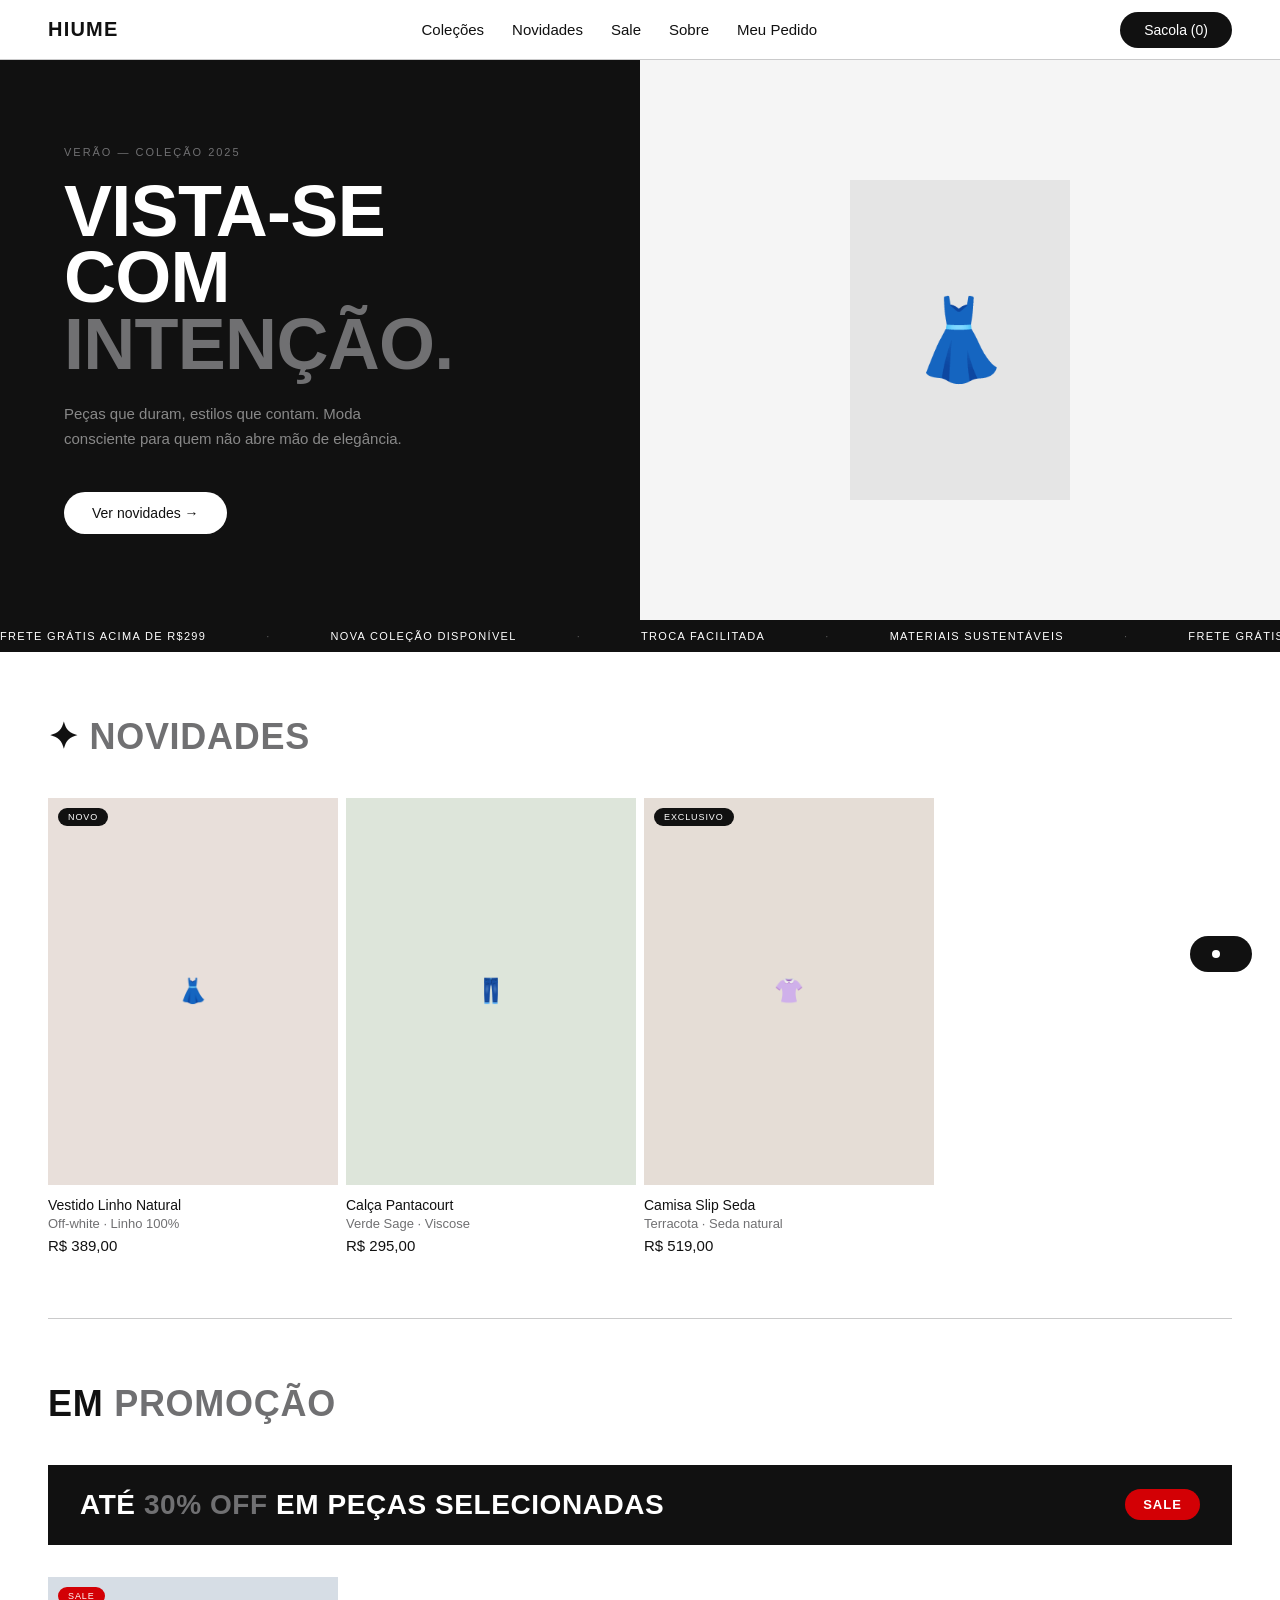
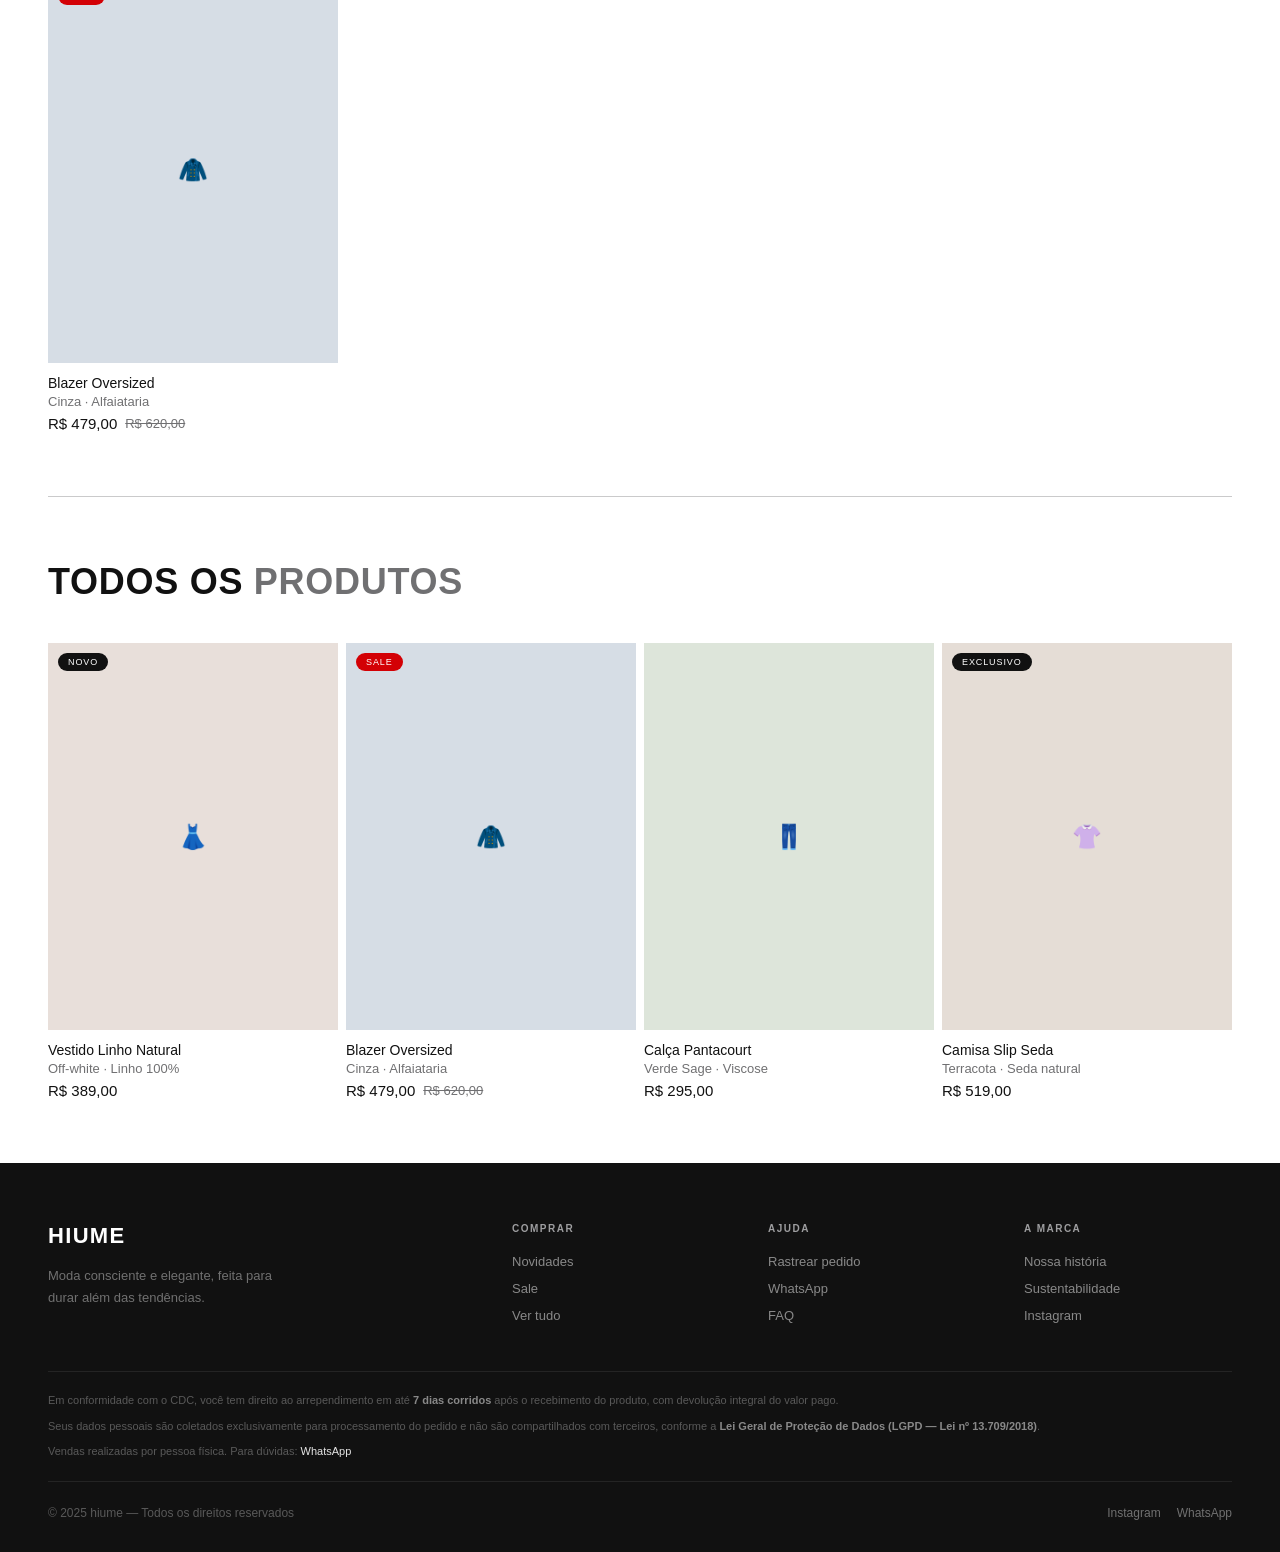
==== commit 8cf9ed8c: "feat: rebrand hiume, favicon, rodape legal mobile e endurecimento do front - BRAND_NAME hiume em ind" ====
--- a/mobile.html
+++ b/mobile.html
@@ -2,8 +2,15 @@
 <html lang="pt-BR">
 <head>
   <meta charset="UTF-8">
-  <meta name="viewport" content="width=device-width, initial-scale=1.0">
-  <title>Off Clothing Bath</title>
+  <script>try{if(top!==self)top.location=self.location}catch(e){document.documentElement.remove()}</script>
+<meta http-equiv="Content-Security-Policy" content="default-src 'self'; script-src 'self' 'unsafe-inline'; style-src 'self' 'unsafe-inline' https://fonts.googleapis.com; font-src https://fonts.gstatic.com; img-src 'self' data: https:; connect-src 'self' https://clothing-site-production.up.railway.app https://viacep.com.br; object-src 'none'; base-uri 'self'; form-action 'self'">
+<meta name="referrer" content="strict-origin-when-cross-origin">
+<meta name="viewport" content="width=device-width, initial-scale=1.0">
+  <title id="page-title">hiume</title>
+  <link rel="icon" href="favicon.svg" type="image/svg+xml">
+  <link rel="icon" href="favicon-32.png" sizes="32x32" type="image/png">
+  <link rel="apple-touch-icon" href="apple-touch-icon.png">
+  <meta name="theme-color" content="#6E2539">
   <link rel="preconnect" href="https://fonts.googleapis.com">
   <link href="https://fonts.googleapis.com/css2?family=Barlow+Condensed:wght@400;600;700&family=Inter:wght@300;400;500;600&display=swap" rel="stylesheet">
   <style>
@@ -248,6 +255,16 @@
     .btn-place { width: 100%; background: var(--text); color: #fff; border: none; border-radius: 30px; padding: 17px; font-size: 14px; font-weight: 600; letter-spacing: .07em; text-transform: uppercase; cursor: pointer; }
     .btn-place:disabled { background: #ccc; cursor: default; }
     .secure-note { font-size: 11px; color: var(--text-off); text-align: center; margin-top: 8px; }
+    .cta-legal { font-size: 10.5px; line-height: 1.5; color: var(--text-off); text-align: center; margin-top: 6px; }
+
+    /* RODAPE LEGAL */
+    .site-footer { border-top: 1px solid var(--border); background: var(--white); padding: 28px 20px calc(28px + env(safe-area-inset-bottom, 0px)); }
+    .footer-brand { font-family: 'Barlow Condensed', sans-serif; font-weight: 700; font-size: 14px; letter-spacing: .18em; text-transform: uppercase; color: var(--text); margin-bottom: 14px; }
+    .legal p { font-size: 11.5px; line-height: 1.65; color: var(--text-off); margin-bottom: 10px; }
+    .legal p:last-child { margin-bottom: 0; }
+    .legal strong { color: var(--text); font-weight: 600; }
+    .legal a { color: var(--text); text-decoration: underline; text-underline-offset: 2px; }
+    .footer-meta { margin-top: 18px; padding-top: 14px; border-top: 1px solid var(--border); font-size: 11px; color: var(--text-off); }
 
     /* LOADING OVERLAY */
     .loading-overlay { display: none; position: fixed; inset: 0; z-index: 1000; background: rgba(17,17,17,.55); align-items: center; justify-content: center; }
@@ -321,7 +338,7 @@
       <line x1="3" y1="18" x2="21" y2="18"/>
     </svg>
   </button>
-  <div class="header-logo" onclick="go('home')" style="cursor:pointer">Off Clothing Bath</div>
+  <div class="header-logo brand-name" onclick="go('home')" style="cursor:pointer">hiume</div>
   <div class="header-right">
     <button class="header-btn" onclick="goToCart()" aria-label="Sacola">
       <svg width="22" height="22" viewBox="0 0 24 24" fill="none" stroke="currentColor" stroke-width="1.8" stroke-linecap="round" stroke-linejoin="round">
@@ -377,6 +394,18 @@
     </div>
   </div>
   <div style="height:48px"></div>
+
+  <!-- RODAPE LEGAL -->
+  <footer class="site-footer">
+    <div class="footer-brand brand-name">hiume</div>
+    <div class="legal">
+      <p>Em conformidade com o C&oacute;digo de Defesa do Consumidor, voc&ecirc; tem direito ao arrependimento em at&eacute; <strong>7 dias corridos</strong> ap&oacute;s o recebimento do produto, com devolu&ccedil;&atilde;o integral do valor pago.</p>
+      <p>Seus dados pessoais s&atilde;o coletados exclusivamente para processar o seu pedido e n&atilde;o s&atilde;o compartilhados com terceiros, conforme a <strong>Lei Geral de Prote&ccedil;&atilde;o de Dados (LGPD &mdash; Lei n&ordm; 13.709/2018)</strong>. Para corrigir ou excluir seus dados, escreva para o e-mail abaixo.</p>
+      <p>Pe&ccedil;as de brech&oacute; s&atilde;o &uacute;nicas e seminovas. Vendas realizadas por pessoa f&iacute;sica.</p>
+      <p>Contato: <a href="mailto:contato@hiume.com.br">contato@hiume.com.br</a></p>
+    </div>
+    <div class="footer-meta">&copy; <span id="footer-year"></span> <span class="brand-name">hiume</span> &mdash; Todos os direitos reservados</div>
+  </footer>
 </div>
 
 <!-- PRODUCT DETAIL -->
@@ -408,7 +437,7 @@
 <!-- CART BOTTOM SHEET -->
 <div class="cart-overlay" id="cart-overlay" onclick="closeCartOutside(event)">
   <div class="cart-sheet" id="cart-sheet">
-    <div class="cart-handle"></div>
+    <div class="cart-handle" onclick="closeCart()"></div>
     <div class="cart-hdr">
       <span class="cart-hdr-title">Sacola</span>
       <button class="cart-close-btn" onclick="closeCart()">&#x2715;</button>
@@ -483,6 +512,7 @@
   <div class="checkout-cta">
     <button class="btn-place" id="btn-place" onclick="placeOrder()"><span id="btn-place-text">Confirmar e pagar</span></button>
     <p class="secure-note">&#128274; Pagamento processado pelo Mercado Pago</p>
+    <p class="cta-legal">Voc&ecirc; tem direito ao arrependimento em at&eacute; 7 dias corridos ap&oacute;s receber o produto, com devolu&ccedil;&atilde;o integral do valor pago.</p>
   </div>
 </div>
 
@@ -535,7 +565,7 @@
 <!-- DRAWER -->
 <div class="drawer-overlay" id="drawer-overlay" onclick="closeDrawer()"></div>
 <div class="drawer" id="drawer">
-  <div class="drawer-top"><div class="drawer-brand">Off Clothing Bath</div></div>
+  <div class="drawer-top"><div class="drawer-brand brand-name">hiume</div></div>
   <nav class="drawer-nav">
     <button class="drawer-item" onclick="jumpTo('carousel-new')"><span class="drawer-icon">&#10022;</span> Novidades</button>
     <button class="drawer-item" onclick="jumpTo('carousel-sale')"><span class="drawer-icon">%</span> Em Promo&ccedil;&atilde;o</button>
@@ -557,6 +587,22 @@
   location.replace('index.html' + location.search + location.hash);
 }
 
+// Esconde a home imediatamente se o hash apontar para outra tela,
+// evitando o flash da home antes dos produtos carregarem
+(function() {
+  var hash = location.hash.replace('#', '');
+  if (hash && hash !== 'home') {
+    var el = document.getElementById('screen-home');
+    if (el) el.classList.remove('active');
+  }
+})();
+
+// -- NOME DA MARCA: altere aqui para mudar em toda a versao mobile --
+var BRAND_NAME = 'hiume';
+document.getElementById('page-title').textContent = BRAND_NAME;
+document.querySelectorAll('.brand-name').forEach(function(el) { el.textContent = BRAND_NAME; });
+document.getElementById('footer-year').textContent = new Date().getFullYear();
+
 var API = 'https://clothing-site-production.up.railway.app';
 var products = [], cart = [], current = 'home';
 var currentProduct = null, imgIndex = 0;
@@ -571,7 +617,7 @@
 
 // \u2500\u2500 UTILS \u2500\u2500\u2500\u2500\u2500\u2500\u2500\u2500\u2500\u2500\u2500\u2500\u2500\u2500\u2500\u2500\u2500\u2500\u2500\u2500\u2500\u2500\u2500\u2500\u2500\u2500\u2500\u2500\u2500\u2500\u2500\u2500\u2500\u2500\u2500\u2500\u2500\u2500\u2500\u2500\u2500\u2500\u2500\u2500\u2500\u2500\u2500\u2500\u2500\u2500\u2500\u2500\u2500\u2500\u2500\u2500\u2500\u2500
 function fmt(n) { return 'R$ ' + Number(n).toFixed(2).replace('.', ','); }
-function esc(s) { return String(s).replace(/&/g,'&amp;').replace(/</g,'&lt;').replace(/>/g,'&gt;').replace(/"/g,'&quot;'); }
+function esc(s) { return String(s).replace(/&/g,'&amp;').replace(/</g,'&lt;').replace(/>/g,'&gt;').replace(/"/g,'&quot;').replace(/'/g,'&#39;'); }
 function firstImage(p) {
   if (!p.images) return null;
   var list = p.images.split('\n').map(function(s){ return s.trim(); }).filter(Boolean);
@@ -731,9 +777,10 @@
     btn.textContent = 'Esgotado';
     btn.disabled = true;
   } else {
-    btn.textContent = 'Adicionar \u00e0 sacola';
-    btn.disabled = false;
-    btn.onclick = (function(prod){ return function(){ addToCart(prod); }; })(p);
+    var inCart = cart.some(function(i){ return i.id === p.id; });
+    btn.textContent = inCart ? 'J\u00e1 na sacola' : 'Adicionar \u00e0 sacola';
+    btn.disabled = inCart;
+    if (!inCart) btn.onclick = (function(prod){ return function(){ addToCart(prod); }; })(p);
   }
 
   go('detail', 'product-' + p.id);
@@ -829,9 +876,10 @@
 
 // \u2500\u2500 CART \u2500\u2500\u2500\u2500\u2500\u2500\u2500\u2500\u2500\u2500\u2500\u2500\u2500\u2500\u2500\u2500\u2500\u2500\u2500\u2500\u2500\u2500\u2500\u2500\u2500\u2500\u2500\u2500\u2500\u2500\u2500\u2500\u2500\u2500\u2500\u2500\u2500\u2500\u2500\u2500\u2500\u2500\u2500\u2500\u2500\u2500\u2500\u2500\u2500\u2500\u2500\u2500\u2500\u2500\u2500\u2500\u2500\u2500
 function addToCart(p) {
-  var item = null;
-  for (var i = 0; i < cart.length; i++) { if (cart[i].id === p.id) { item = cart[i]; break; } }
-  if (item) { item.qty++; } else { cart.push({ id: p.id, product: p, qty: 1 }); }
+  for (var i = 0; i < cart.length; i++) {
+    if (cart[i].id === p.id) { showToast('Item j\u00e1 est\u00e1 na sua sacola'); return; }
+  }
+  cart.push({ id: p.id, product: p, qty: 1 });
   updateCartBadge();
   showToast(p.name + ' adicionado \u00e0 sacola');
 }
@@ -932,39 +980,6 @@
   toastTimer = setTimeout(function(){ el.classList.remove('show'); }, 2800);
 }
 
-// \u2500\u2500 CART SWIPE TO DISMISS \u2500\u2500\u2500\u2500\u2500\u2500\u2500\u2500\u2500\u2500\u2500\u2500\u2500\u2500\u2500\u2500\u2500\u2500\u2500\u2500\u2500\u2500\u2500\u2500\u2500\u2500\u2500\u2500\u2500\u2500\u2500\u2500\u2500\u2500\u2500\u2500\u2500\u2500\u2500\u2500
-function initCartSwipe() {
-  var sheet = document.getElementById('cart-sheet');
-  var startY = 0, startScrollTop = 0, dragging = false;
-
-  sheet.addEventListener('touchstart', function(e) {
-    startY = e.touches[0].clientY;
-    startScrollTop = document.getElementById('cart-items-list').scrollTop;
-    dragging = true;
-    sheet.style.transition = 'none';
-  }, { passive: true });
-
-  sheet.addEventListener('touchmove', function(e) {
-    if (!dragging) return;
-    var dy = e.touches[0].clientY - startY;
-    // s\u00f3 arrasta para baixo e somente se a lista estiver no topo
-    if (dy > 0 && startScrollTop <= 0) {
-      sheet.style.transform = 'translateY(' + dy + 'px)';
-    }
-  }, { passive: true });
-
-  sheet.addEventListener('touchend', function(e) {
-    if (!dragging) return;
-    dragging = false;
-    sheet.style.transition = '';
-    var dy = e.changedTouches[0].clientY - startY;
-    if (dy > 120) {
-      closeCart();
-    } else {
-      sheet.style.transform = '';
-    }
-  }, { passive: true });
-}
 
 // \u2500\u2500 API FETCH \u2500\u2500\u2500\u2500\u2500\u2500\u2500\u2500\u2500\u2500\u2500\u2500\u2500\u2500\u2500\u2500\u2500\u2500\u2500\u2500\u2500\u2500\u2500\u2500\u2500\u2500\u2500\u2500\u2500\u2500\u2500\u2500\u2500\u2500\u2500\u2500\u2500\u2500\u2500\u2500\u2500\u2500\u2500\u2500\u2500\u2500\u2500\u2500\u2500\u2500\u2500\u2500\u2500
 function apiFetch(path, options) {
@@ -1219,6 +1234,7 @@
       hideLoading();
       btn.disabled = false;
       btn.textContent = 'Confirmar e pagar';
+      if (/Cupom/.test(err.message)) { couponApplied = false; renderOrderSummary(); }
       showToast('Erro ao iniciar pagamento: ' + err.message);
     });
 }
@@ -1277,7 +1293,6 @@
 
 // \u2500\u2500 INIT \u2500\u2500\u2500\u2500\u2500\u2500\u2500\u2500\u2500\u2500\u2500\u2500\u2500\u2500\u2500\u2500\u2500\u2500\u2500\u2500\u2500\u2500\u2500\u2500\u2500\u2500\u2500\u2500\u2500\u2500\u2500\u2500\u2500\u2500\u2500\u2500\u2500\u2500\u2500\u2500\u2500\u2500\u2500\u2500\u2500\u2500\u2500\u2500\u2500\u2500\u2500\u2500\u2500\u2500\u2500\u2500\u2500\u2500
 fetchProducts();
-initCartSwipe();
 </script>
 </body>
 </html>
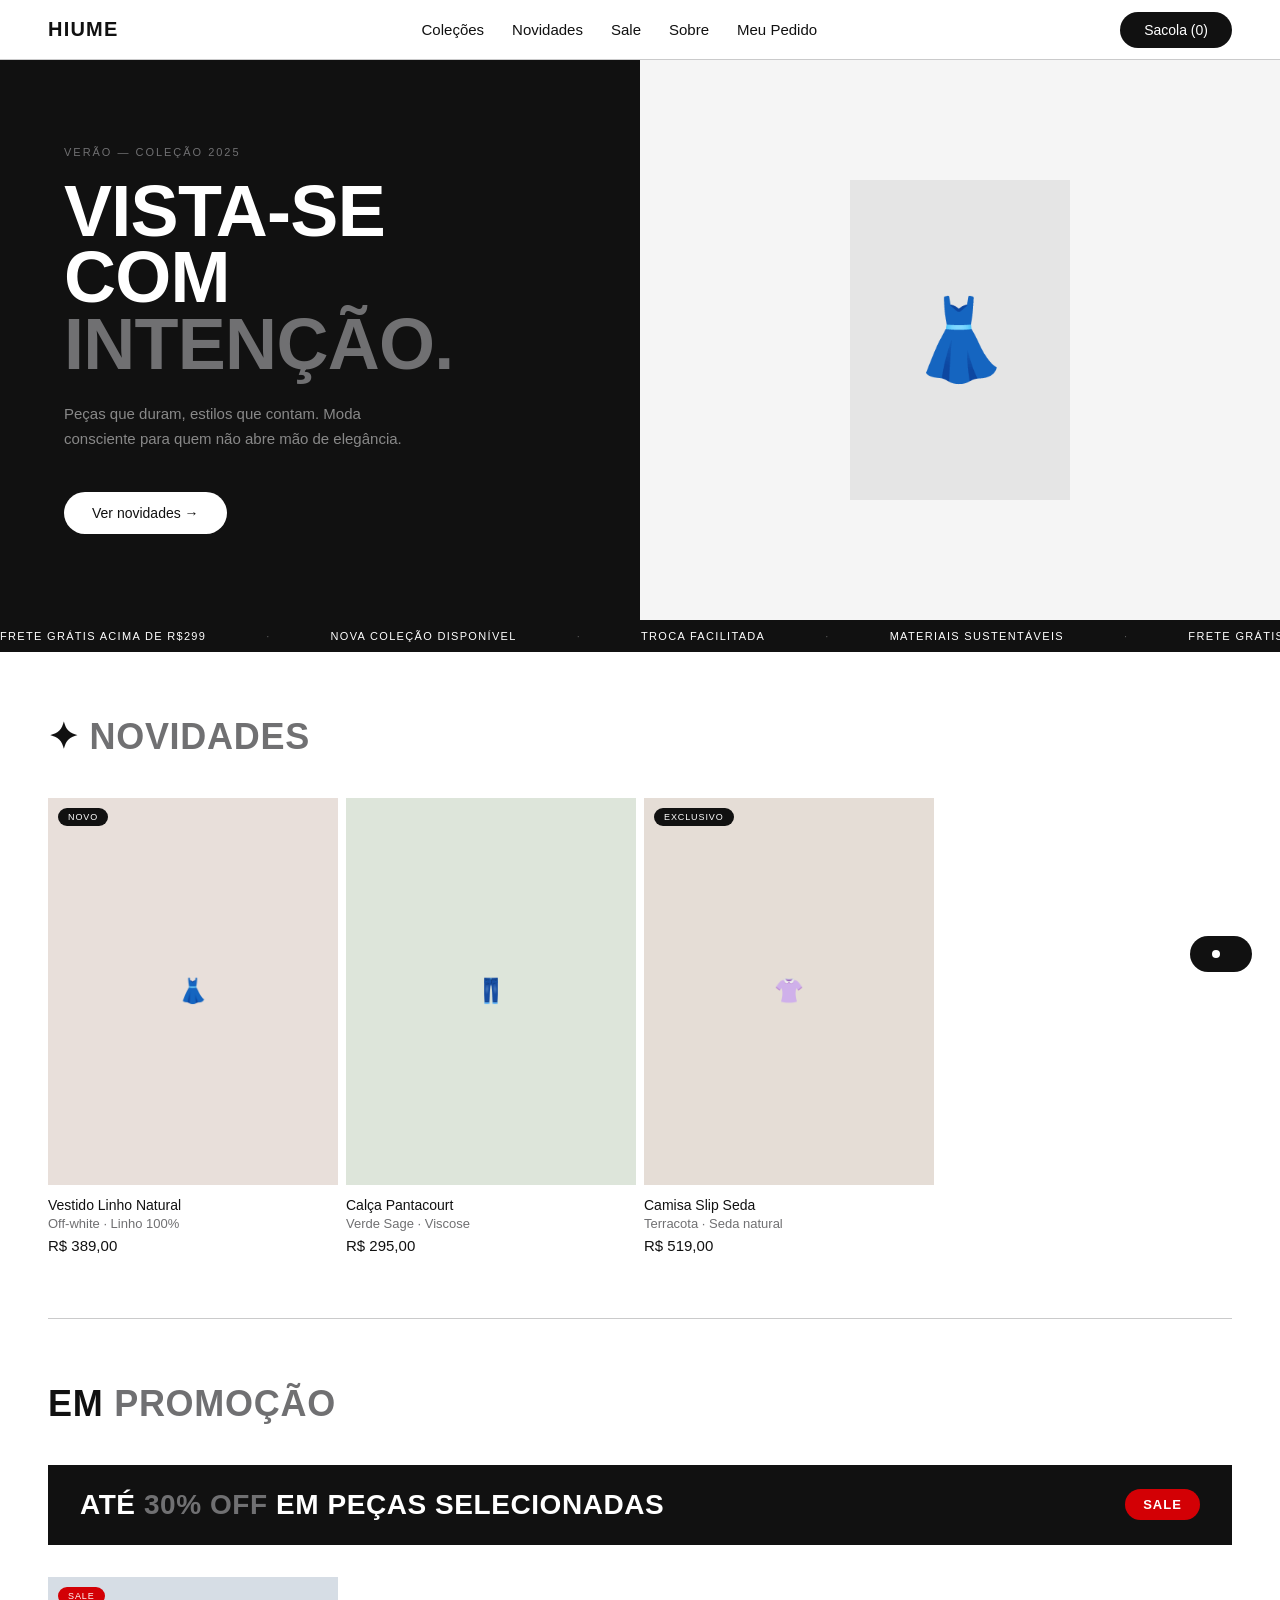
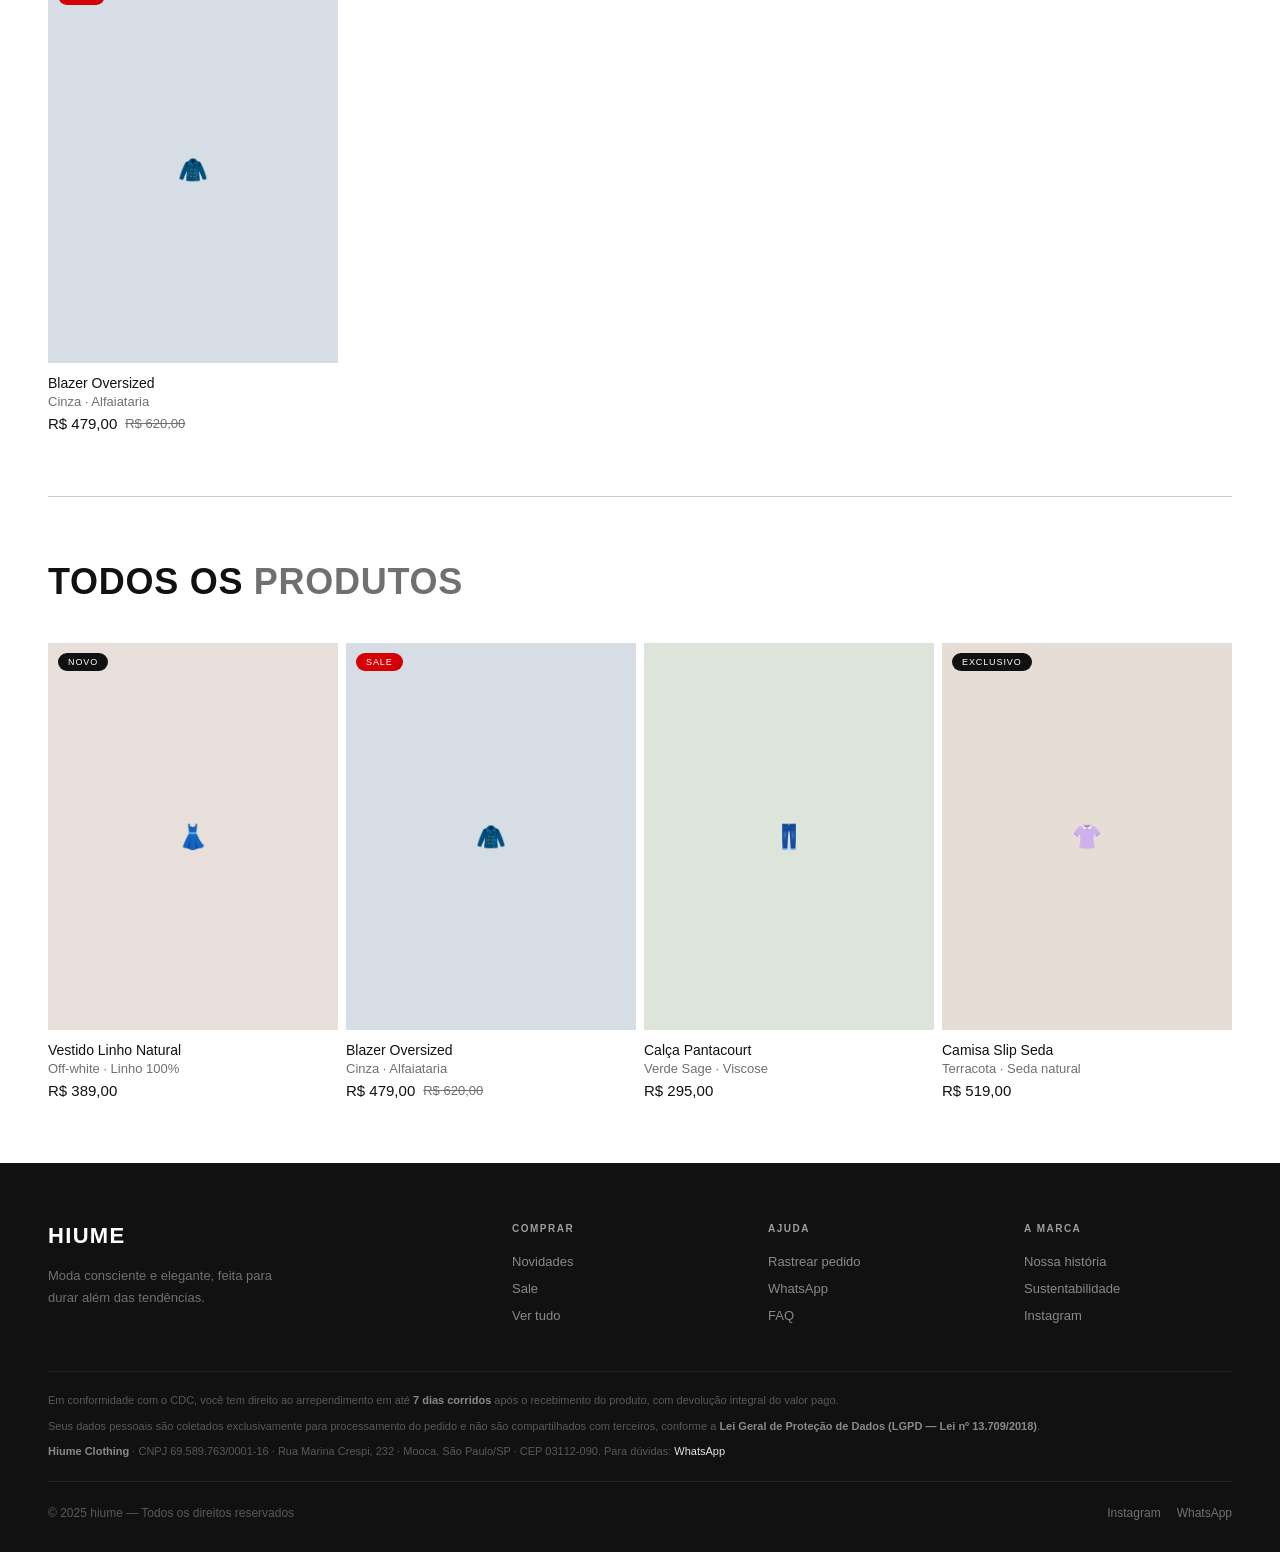
==== commit eca32248: "feat: identifica o vendedor no rodape (CNPJ, nome fantasia, endereco parcial) Decreto 7.962/2013. Tr" ====
--- a/mobile.html
+++ b/mobile.html
@@ -401,7 +401,8 @@
     <div class="legal">
       <p>Em conformidade com o C&oacute;digo de Defesa do Consumidor, voc&ecirc; tem direito ao arrependimento em at&eacute; <strong>7 dias corridos</strong> ap&oacute;s o recebimento do produto, com devolu&ccedil;&atilde;o integral do valor pago.</p>
       <p>Seus dados pessoais s&atilde;o coletados exclusivamente para processar o seu pedido e n&atilde;o s&atilde;o compartilhados com terceiros, conforme a <strong>Lei Geral de Prote&ccedil;&atilde;o de Dados (LGPD &mdash; Lei n&ordm; 13.709/2018)</strong>. Para corrigir ou excluir seus dados, escreva para o e-mail abaixo.</p>
-      <p>Pe&ccedil;as de brech&oacute; s&atilde;o &uacute;nicas e seminovas. Vendas realizadas por pessoa f&iacute;sica.</p>
+      <p>Pe&ccedil;as de brech&oacute; s&atilde;o &uacute;nicas e seminovas.</p>
+      <p><strong>Hiume Clothing</strong> &middot; CNPJ 69.589.763/0001-16<br>Rua Marina Crespi, 232 &middot; Mooca, S&atilde;o Paulo/SP &middot; CEP 03112-090</p>
       <p>Contato: <a href="mailto:contato@hiume.com.br">contato@hiume.com.br</a></p>
     </div>
     <div class="footer-meta">&copy; <span id="footer-year"></span> <span class="brand-name">hiume</span> &mdash; Todos os direitos reservados</div>
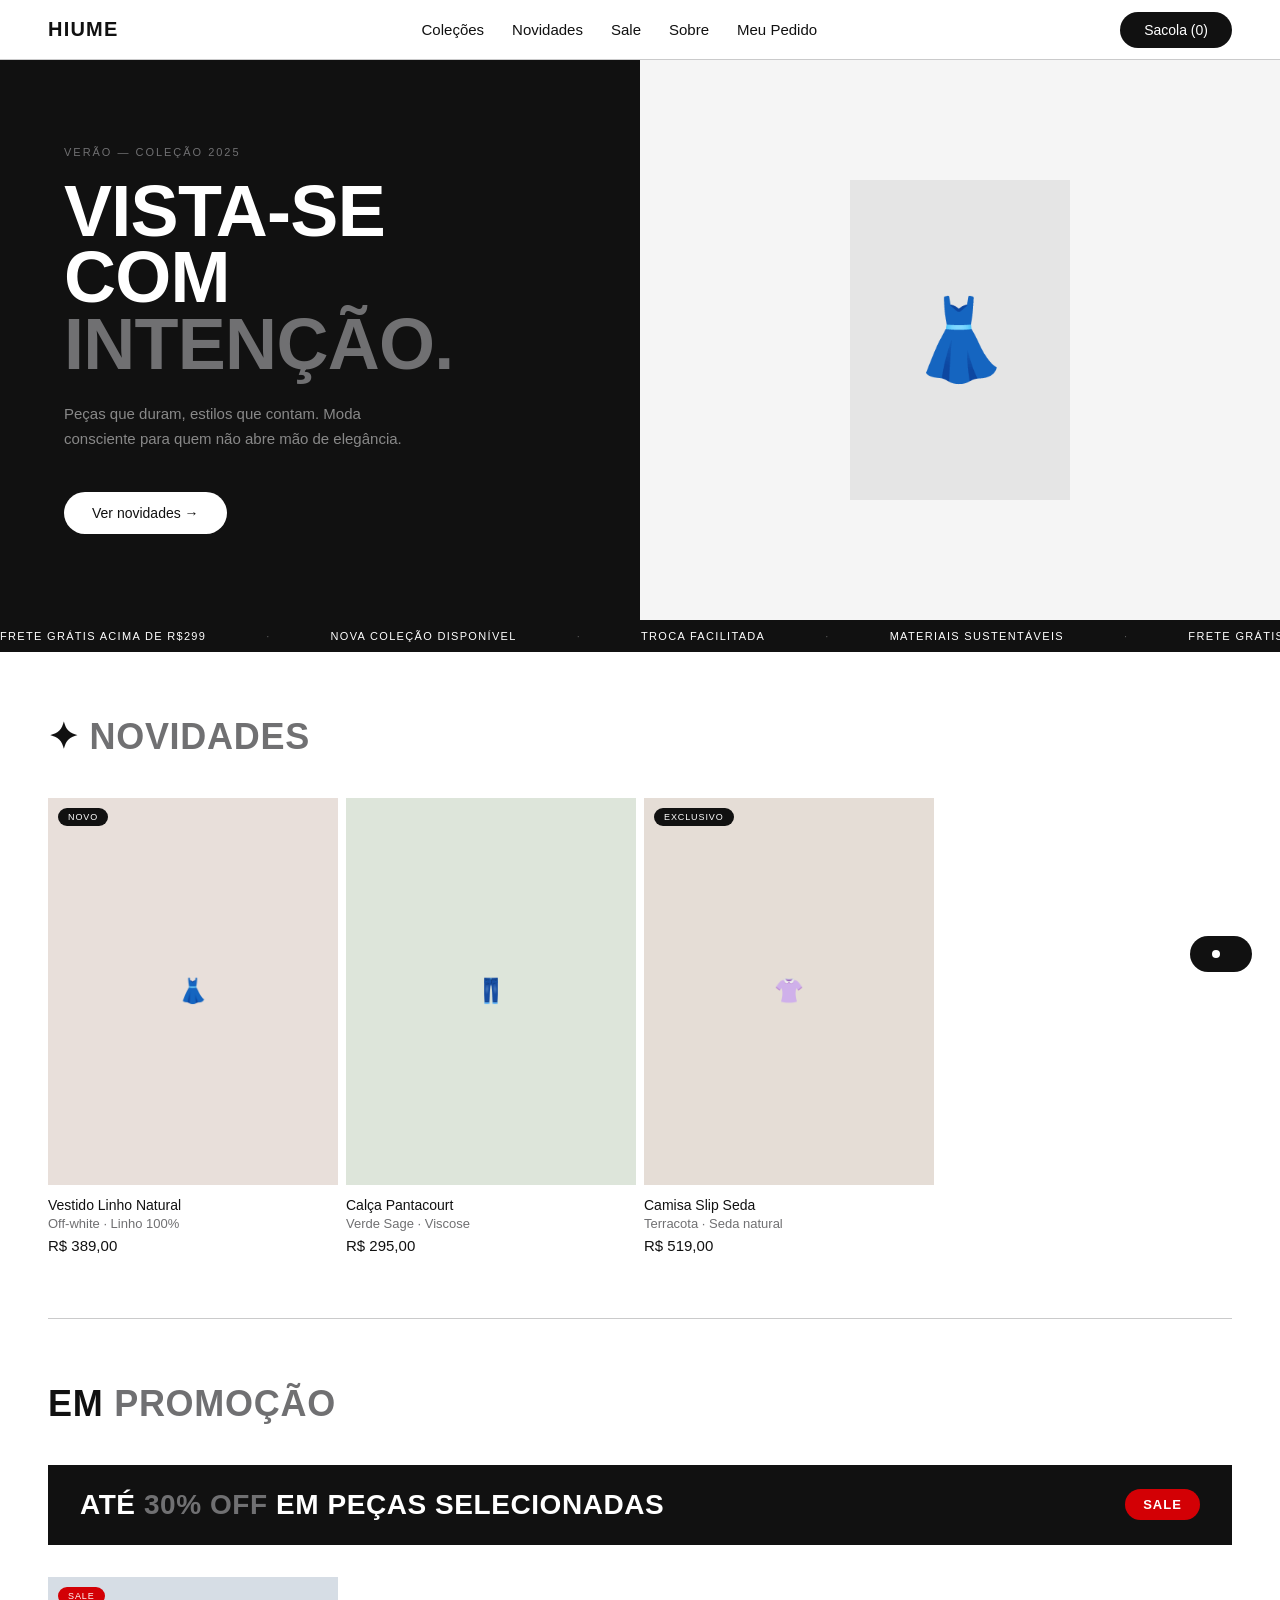
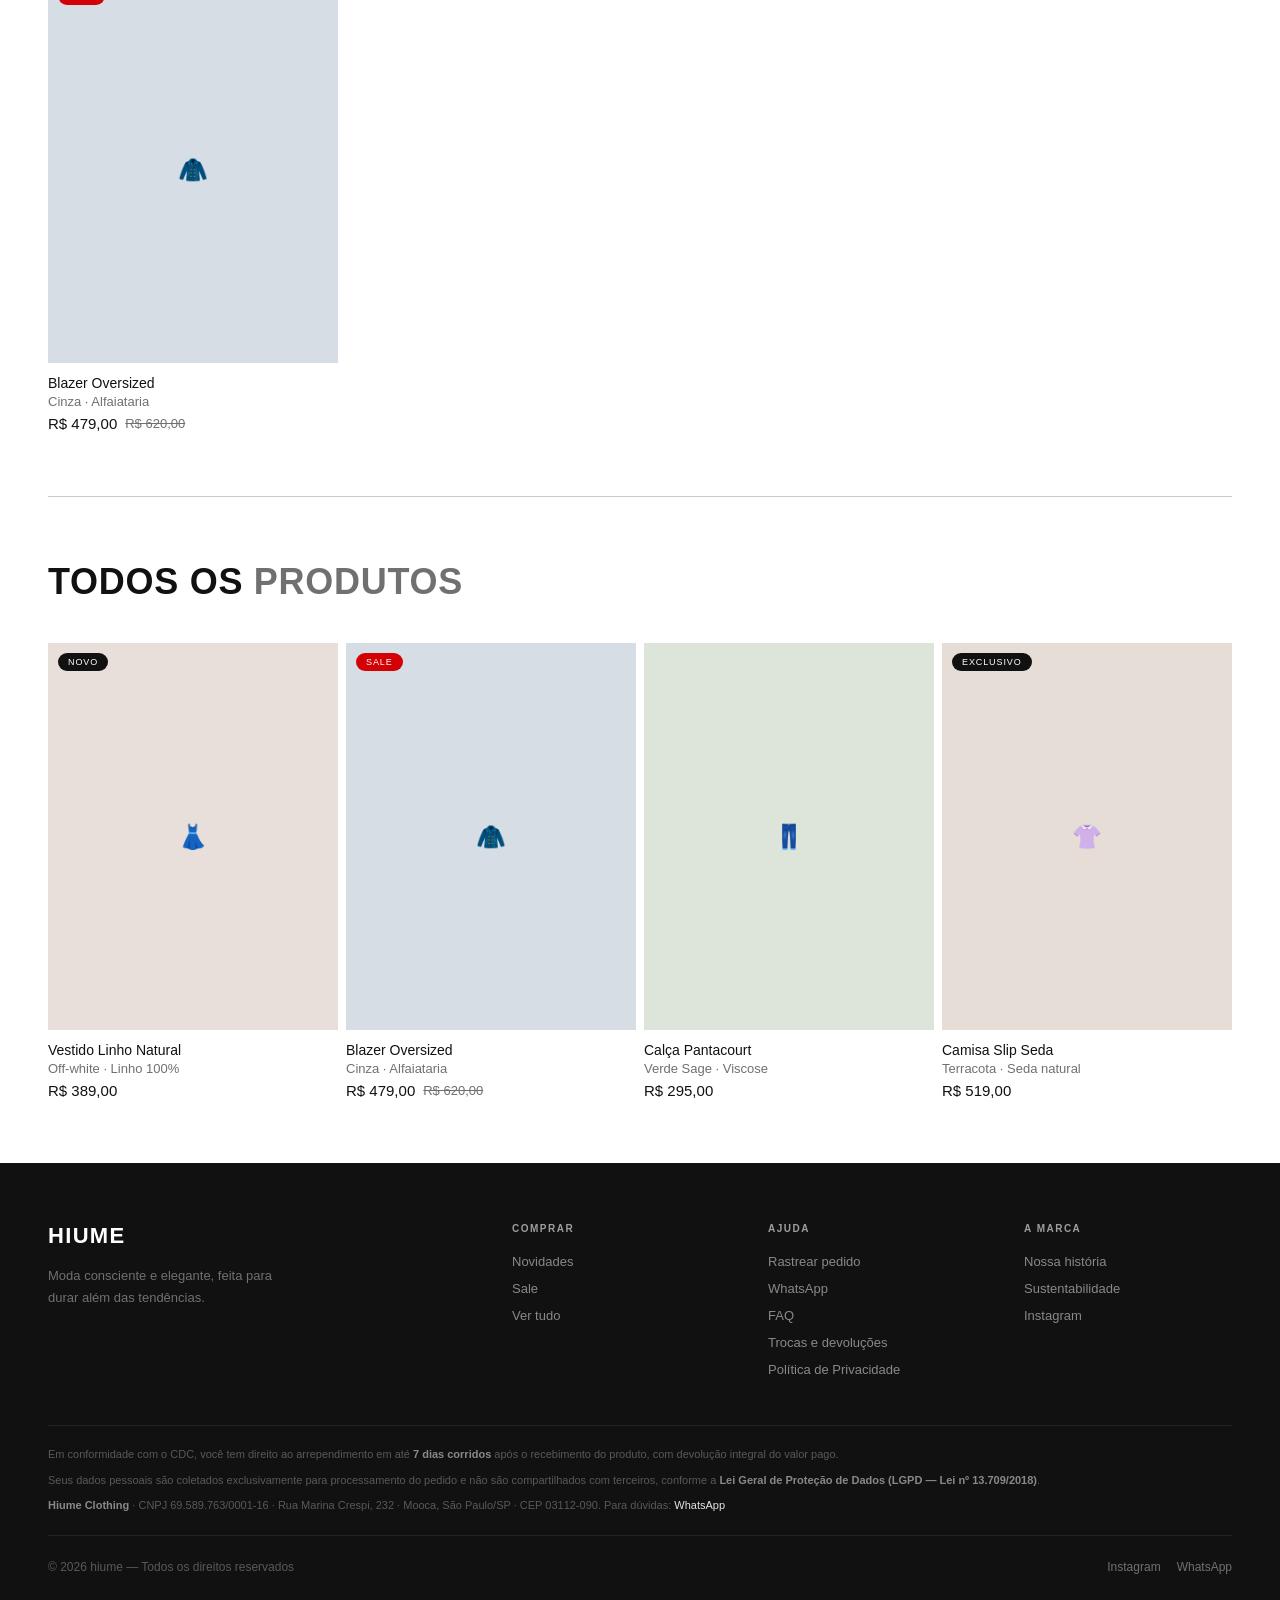
==== commit 57c5f5fb: "feat: paginas de Politica de Privacidade e de Trocas e Devolucoes Duas paginas estaticas com estilo " ====
--- a/mobile.html
+++ b/mobile.html
@@ -403,6 +403,7 @@
       <p>Seus dados pessoais s&atilde;o coletados exclusivamente para processar o seu pedido e n&atilde;o s&atilde;o compartilhados com terceiros, conforme a <strong>Lei Geral de Prote&ccedil;&atilde;o de Dados (LGPD &mdash; Lei n&ordm; 13.709/2018)</strong>. Para corrigir ou excluir seus dados, escreva para o e-mail abaixo.</p>
       <p>Pe&ccedil;as de brech&oacute; s&atilde;o &uacute;nicas e seminovas.</p>
       <p><strong>Hiume Clothing</strong> &middot; CNPJ 69.589.763/0001-16<br>Rua Marina Crespi, 232 &middot; Mooca, S&atilde;o Paulo/SP &middot; CEP 03112-090</p>
+      <p><a href="/trocas">Trocas e devolu&ccedil;&otilde;es</a> &middot; <a href="/privacidade">Pol&iacute;tica de Privacidade</a></p>
       <p>Contato: <a href="mailto:contato@hiume.com.br">contato@hiume.com.br</a></p>
     </div>
     <div class="footer-meta">&copy; <span id="footer-year"></span> <span class="brand-name">hiume</span> &mdash; Todos os direitos reservados</div>
@@ -427,7 +428,7 @@
     <div class="search-order-box">
       <div class="search-order-label">N&uacute;mero do pedido</div>
       <div class="search-order-row">
-        <input type="text" id="order-search-input" placeholder="Ex: OCB250408-1234" autocomplete="off">
+        <input type="text" id="order-search-input" placeholder="Ex: HIU250408-1234" autocomplete="off">
         <button onclick="searchOrder()">Buscar</button>
       </div>
     </div>
@@ -1033,7 +1034,7 @@
 
   ot.innerHTML = (disc > 0 ? '<div class="os-row disc"><span>Desconto promo&ccedil;&atilde;o</span><span>- ' + fmt(disc) + '</span></div>' : '')
     + '<div class="os-row"><span>Frete</span><span>' + (frete === 0 ? 'Gr&aacute;tis' : fmt(frete)) + '</span></div>'
-    + (couponDisc > 0 ? '<div class="os-row disc"><span>Cupom OCB10</span><span>- ' + fmt(couponDisc) + '</span></div>' : '')
+    + (couponDisc > 0 ? '<div class="os-row disc"><span>Cupom HIUME10</span><span>- ' + fmt(couponDisc) + '</span></div>' : '')
     + (pixDisc > 0 ? '<div class="os-row disc"><span>Desconto Pix (5%)</span><span>- ' + fmt(pixDisc) + '</span></div>' : '')
     + '<div class="os-total"><span>Total</span><span>' + fmt(grand) + '</span></div>';
 }
@@ -1051,7 +1052,7 @@
 
 function applyCoupon() {
   var v = document.getElementById('coupon-input').value.trim().toUpperCase();
-  if (v === 'OCB10') { couponApplied = true; renderOrderSummary(); showToast('Cupom aplicado! 10% de desconto'); }
+  if (v === 'HIUME10') { couponApplied = true; renderOrderSummary(); showToast('Cupom aplicado! 10% de desconto'); }
   else showToast('Cupom inv\u00e1lido');
 }
 
@@ -1217,7 +1218,7 @@
     address_city:   city,
     address_state:  state,
     items: cart.map(function(i){ return { id: i.product.id, qty: i.qty }; }),
-    coupon_code: couponApplied ? 'OCB10' : null,
+    coupon_code: couponApplied ? 'HIUME10' : null,
     payment_method: payMethod,
   };
 
